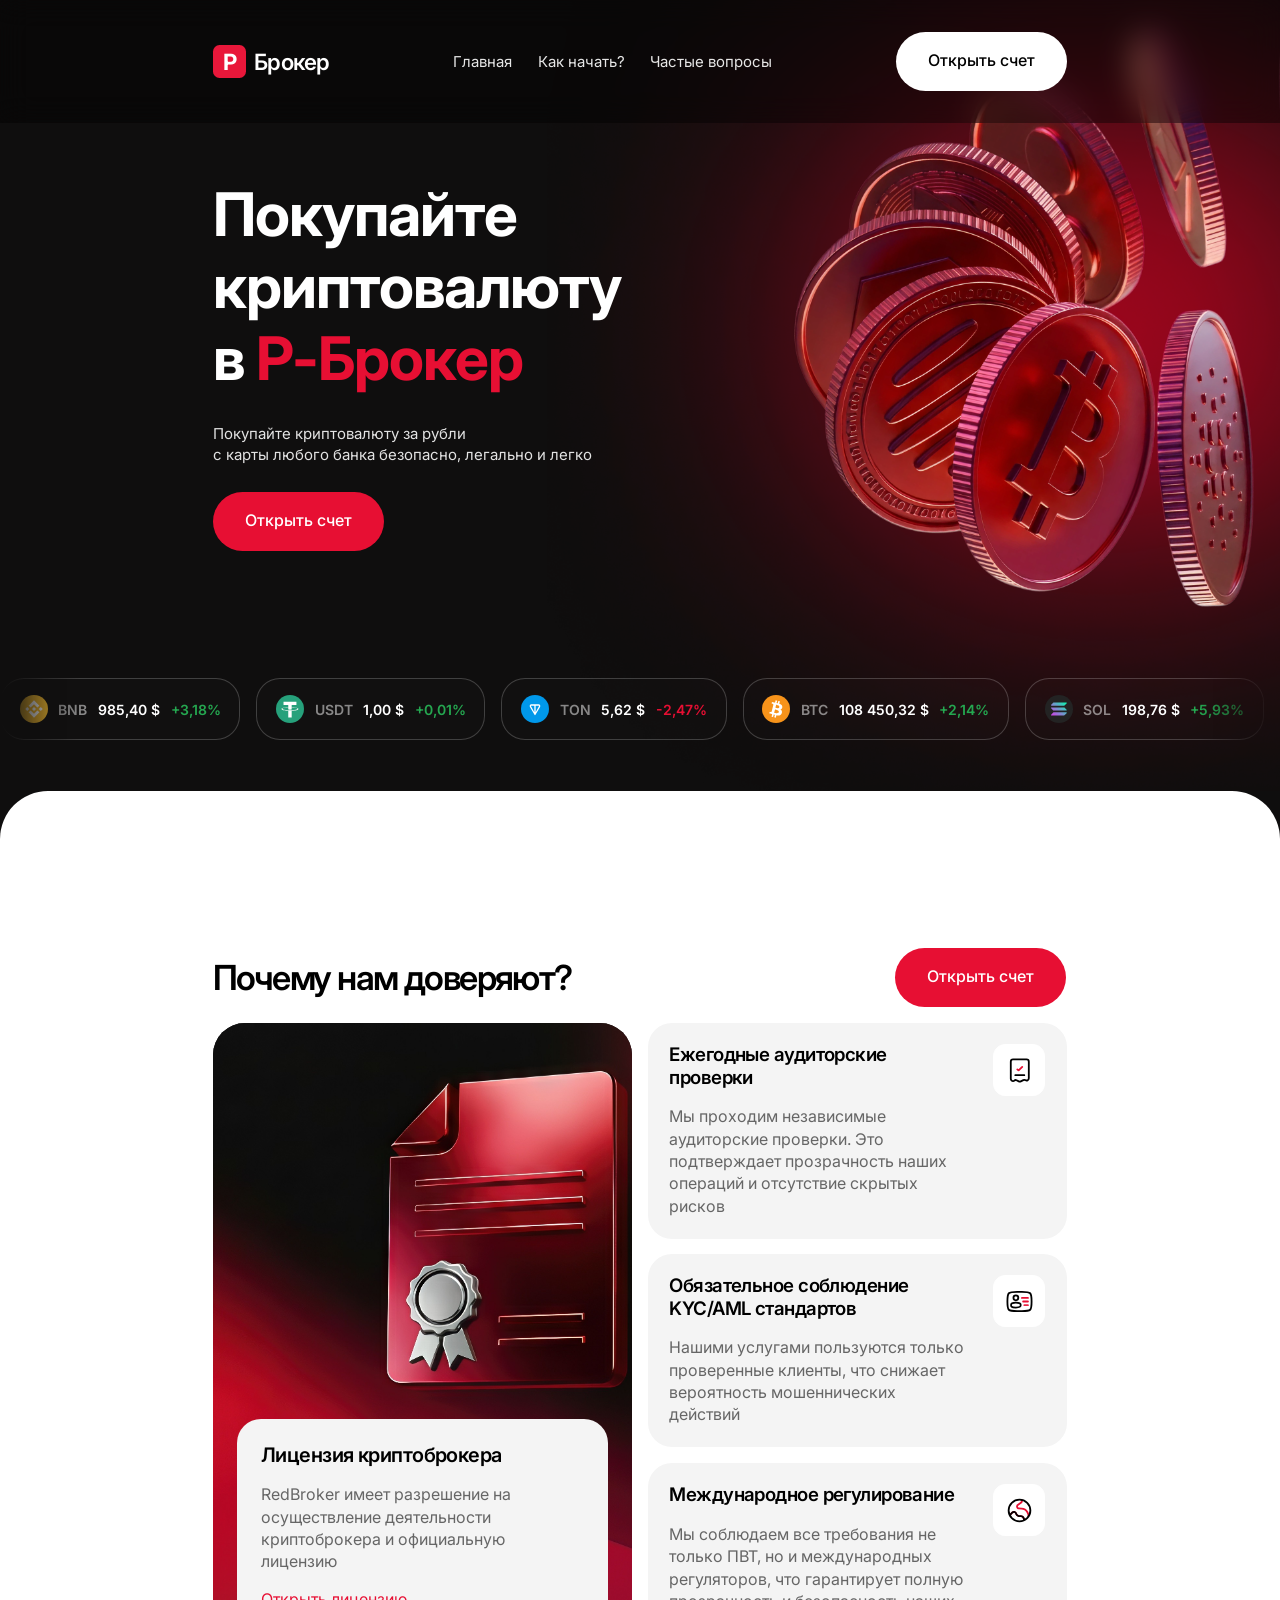
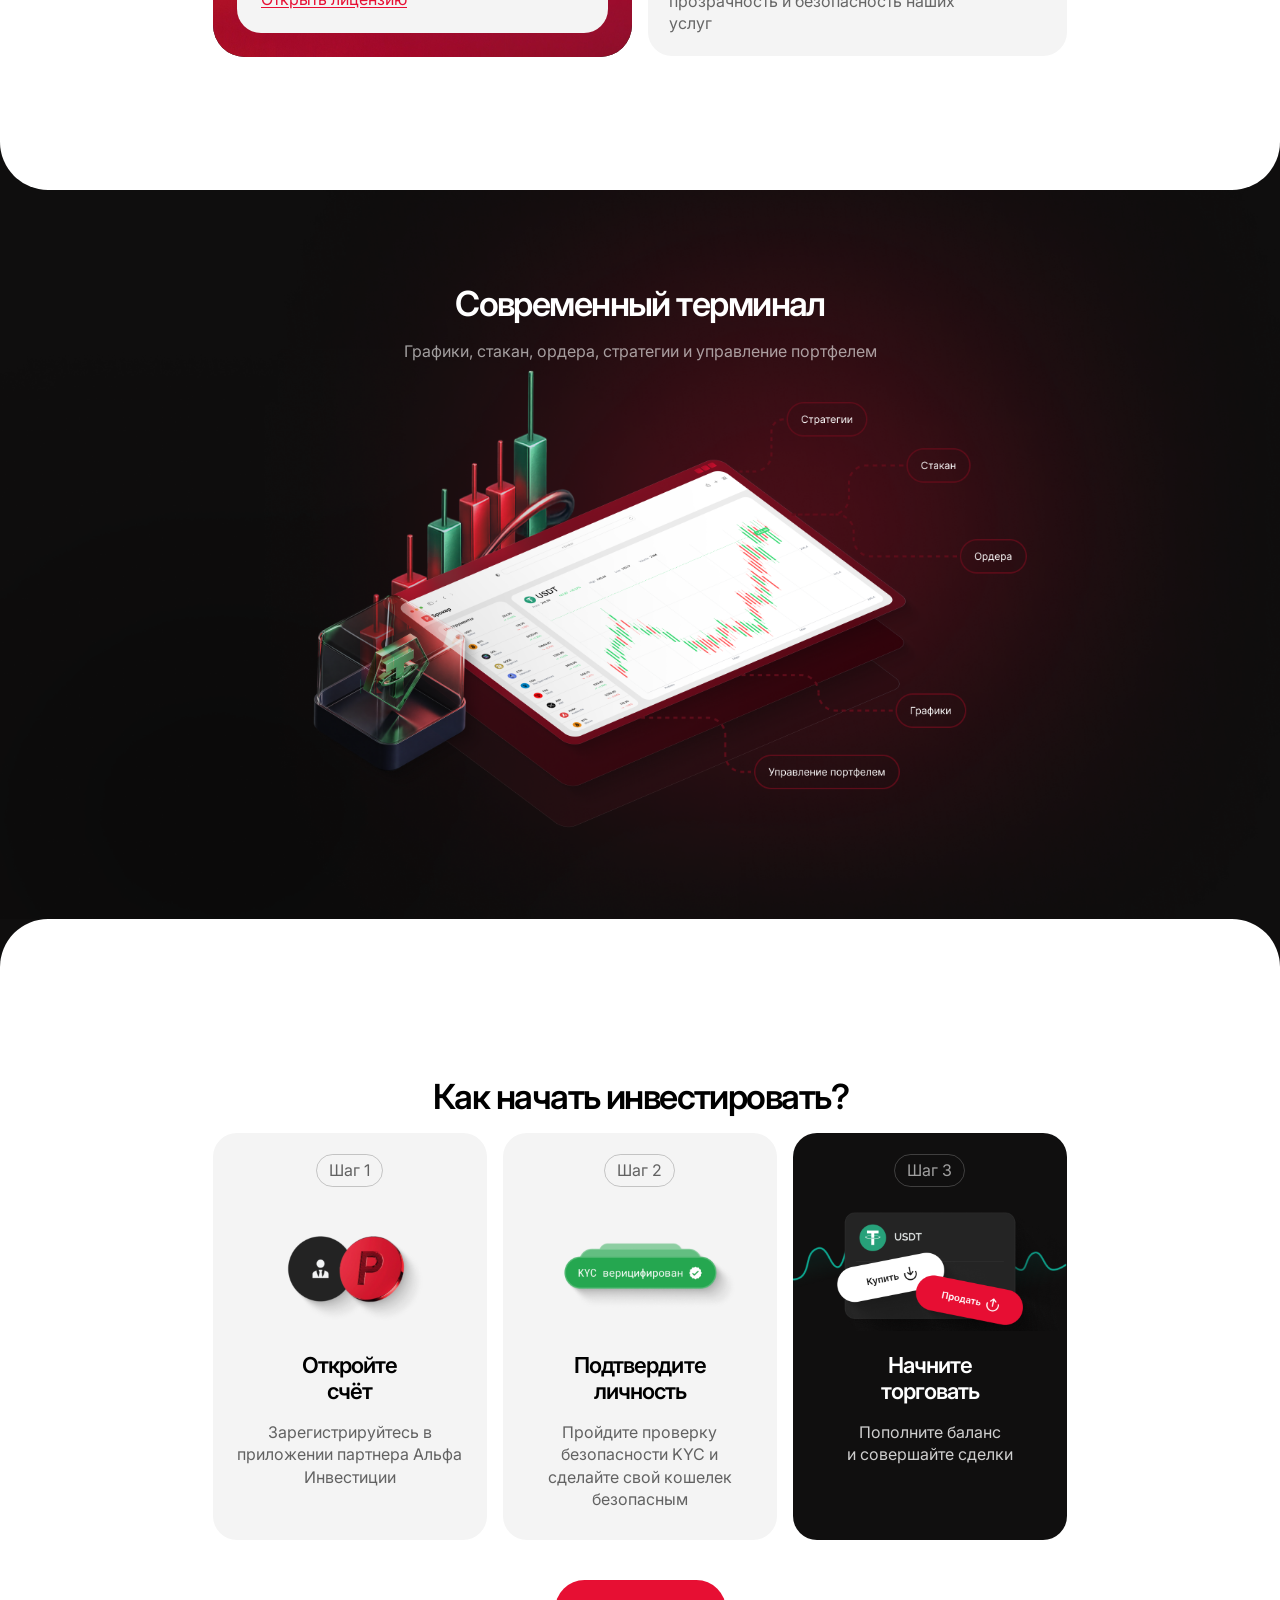
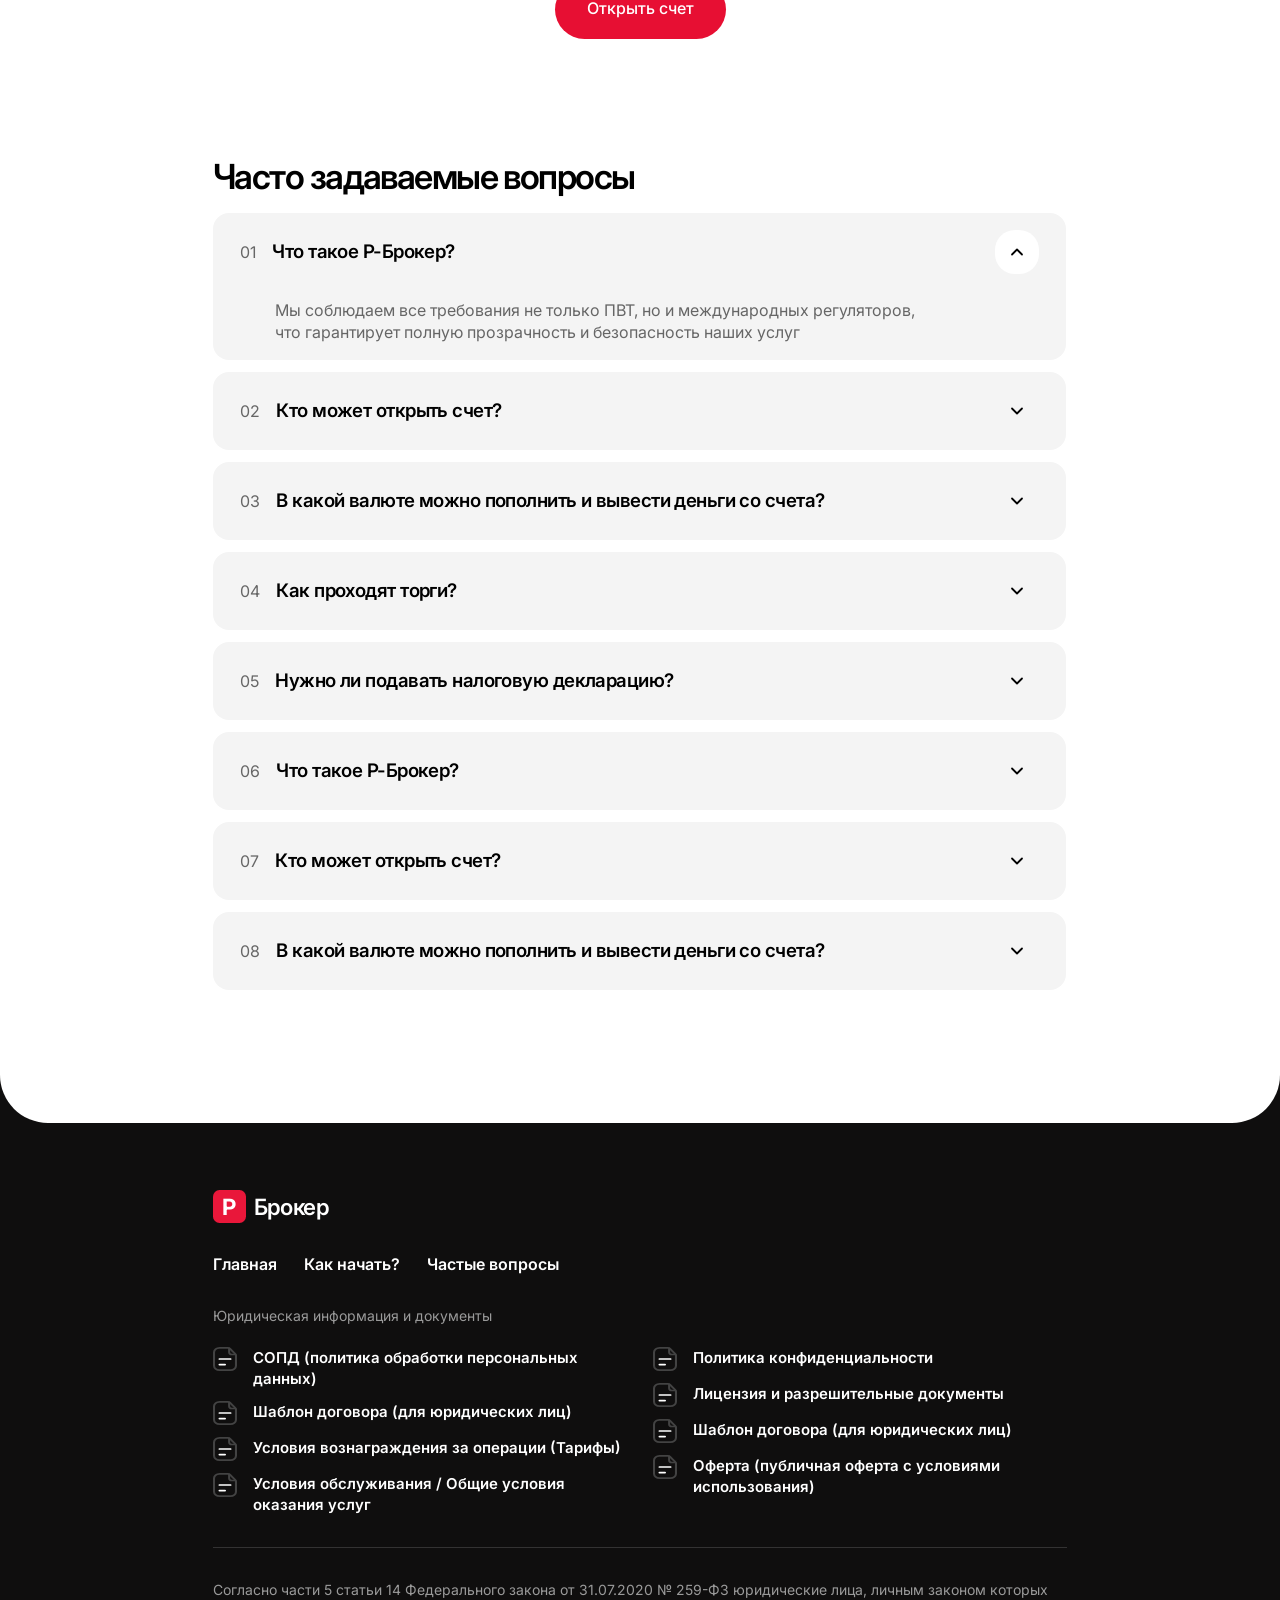
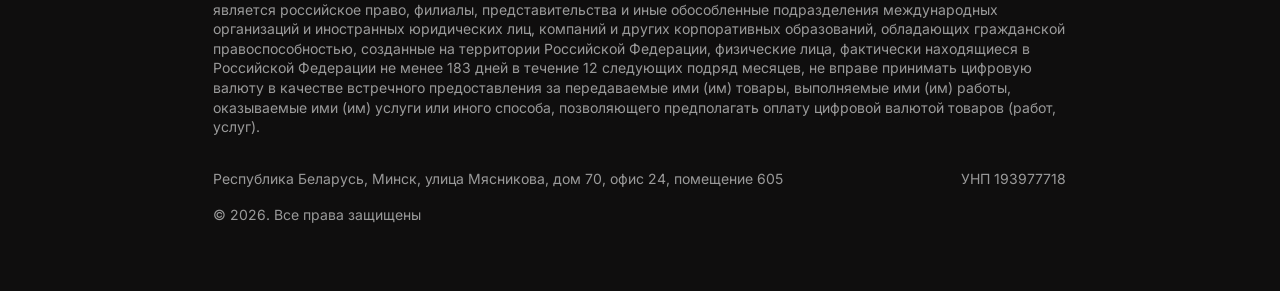
==== index.html @ 5edf79eb "Add files via upload" ====
<!DOCTYPE html>
<html lang="ru">
<head>
<meta charset="UTF-8">
<meta name="viewport" content="width=device-width, initial-scale=1.0">
<title>Р-Брокер — покупайте криптовалюту легально</title>
<meta name="description" content="Покупайте криптовалюту за рубли с карты любого банка безопасно, легально и легко.">
<script>document.documentElement.classList.add('js');</script>
<link rel="preconnect" href="https://fonts.googleapis.com">
<link rel="preconnect" href="https://fonts.gstatic.com" crossorigin>
<link href="https://fonts.googleapis.com/css2?family=Inter:wght@400;500;600;700&display=swap" rel="stylesheet">
<link rel="stylesheet" href="style.css?v=13">
</head>
<body>

<!-- ===== HERO ===== -->
<section class="hero">
  <header class="navbar">
    <div class="logo">
      <span class="logo__circle">P</span>
      <span class="logo__text">Брокер</span>
    </div>
    <nav class="nav-menu">
      <a href="#top">Главная</a>
      <a href="#steps">Как начать?</a>
      <a href="#faq">Частые вопросы</a>
    </nav>
    <a href="404.html" class="btn btn--secondary">Открыть счет</a>
  </header>

  <img src="assets/img/hero-coins.png" alt="" class="hero__coins" aria-hidden="true">

  <div class="hero__content">
    <h1 class="hero__title hero-intro">Покупайте <br>криптовалюту <br> в <span class="accent">Р-Брокер</span></h1>
    <p class="hero__subtitle hero-intro">Покупайте криптовалюту за рубли <br class="only-desktop"> с карты любого банка безопасно, легально и легко</p>
    <a href="404.html" class="btn btn--primary hero-intro">Открыть счет</a>
  </div>

  <div class="rate-strip hero-intro">
    <div class="rate-strip__track">
      <div class="rate-strip__group">
        <div class="rate-badge">
          <img src="assets/icons/coin-bnb.svg" alt="" class="rate-badge__icon">
          <span class="rate-badge__name">BNB</span>
          <span class="rate-badge__price">985,40 $</span>
          <span class="rate-badge__change rate-badge__change--up">+3,18%</span>
        </div>
        <div class="rate-badge">
          <img src="assets/icons/coin-usdt.svg" alt="" class="rate-badge__icon">
          <span class="rate-badge__name">USDT</span>
          <span class="rate-badge__price">1,00 $</span>
          <span class="rate-badge__change rate-badge__change--up">+0,01%</span>
        </div>
        <div class="rate-badge">
          <img src="assets/icons/coin-ton.svg" alt="" class="rate-badge__icon">
          <span class="rate-badge__name">TON</span>
          <span class="rate-badge__price">5,62 $</span>
          <span class="rate-badge__change rate-badge__change--down">-2,47%</span>
        </div>
        <div class="rate-badge">
          <img src="assets/icons/coin-btc.svg" alt="" class="rate-badge__icon">
          <span class="rate-badge__name">BTC</span>
          <span class="rate-badge__price">108 450,32 $</span>
          <span class="rate-badge__change rate-badge__change--up">+2,14%</span>
        </div>
        <div class="rate-badge">
          <img src="assets/icons/coin-sol.svg" alt="" class="rate-badge__icon">
          <span class="rate-badge__name">SOL</span>
          <span class="rate-badge__price">198,76 $</span>
          <span class="rate-badge__change rate-badge__change--up">+5,93%</span>
        </div>
        <div class="rate-badge">
          <img src="assets/icons/coin-doge.svg" alt="" class="rate-badge__icon">
          <span class="rate-badge__name">DOGE</span>
          <span class="rate-badge__price">0,18 $</span>
          <span class="rate-badge__change rate-badge__change--down">-1,56%</span>
        </div>
        <div class="rate-badge">
          <img src="assets/icons/coin-eth.svg" alt="" class="rate-badge__icon">
          <span class="rate-badge__name">ETH</span>
          <span class="rate-badge__price">3 924,67 $</span>
          <span class="rate-badge__change rate-badge__change--up">+4,32%</span>
        </div>
      </div>
      <div class="rate-strip__group" aria-hidden="true">
        <div class="rate-badge">
          <img src="assets/icons/coin-bnb.svg" alt="" class="rate-badge__icon">
          <span class="rate-badge__name">BNB</span>
          <span class="rate-badge__price">985,40 $</span>
          <span class="rate-badge__change rate-badge__change--up">+3,18%</span>
        </div>
        <div class="rate-badge">
          <img src="assets/icons/coin-usdt.svg" alt="" class="rate-badge__icon">
          <span class="rate-badge__name">USDT</span>
          <span class="rate-badge__price">1,00 $</span>
          <span class="rate-badge__change rate-badge__change--up">+0,01%</span>
        </div>
        <div class="rate-badge">
          <img src="assets/icons/coin-ton.svg" alt="" class="rate-badge__icon">
          <span class="rate-badge__name">TON</span>
          <span class="rate-badge__price">5,62 $</span>
          <span class="rate-badge__change rate-badge__change--down">-2,47%</span>
        </div>
        <div class="rate-badge">
          <img src="assets/icons/coin-btc.svg" alt="" class="rate-badge__icon">
          <span class="rate-badge__name">BTC</span>
          <span class="rate-badge__price">108 450,32 $</span>
          <span class="rate-badge__change rate-badge__change--up">+2,14%</span>
        </div>
        <div class="rate-badge">
          <img src="assets/icons/coin-sol.svg" alt="" class="rate-badge__icon">
          <span class="rate-badge__name">SOL</span>
          <span class="rate-badge__price">198,76 $</span>
          <span class="rate-badge__change rate-badge__change--up">+5,93%</span>
        </div>
        <div class="rate-badge">
          <img src="assets/icons/coin-doge.svg" alt="" class="rate-badge__icon">
          <span class="rate-badge__name">DOGE</span>
          <span class="rate-badge__price">0,18 $</span>
          <span class="rate-badge__change rate-badge__change--down">-1,56%</span>
        </div>
        <div class="rate-badge">
          <img src="assets/icons/coin-eth.svg" alt="" class="rate-badge__icon">
          <span class="rate-badge__name">ETH</span>
          <span class="rate-badge__price">3 924,67 $</span>
          <span class="rate-badge__change rate-badge__change--up">+4,32%</span>
        </div>
      </div>
    </div>
  </div>
</section>

<!-- ===== TRUST ===== -->
<section class="trust">
  <div class="trust__header reveal">
    <h2>Почему нам доверяют?</h2>
    <a href="404.html" class="btn btn--primary only-desktop">Открыть счет</a>
  </div>

  <div class="trust__grid">
    <div class="trust-license reveal">
      <img src="assets/img/license-card.jpg" alt="Лицензия криптоброкера Р-Брокер" class="trust-license__bg">
      <div class="trust-license__card">
        <p class="trust-license__title">Лицензия криптоброкера</p>
        <p class="trust-license__text">RedBroker имеет разрешение на осуществление деятельности криптоброкера и официальную лицензию</p>
        <a href="#license" class="trust-license__link">Открыть лицензию</a>
      </div>
    </div>

    <div class="trust-items">
      <article class="trust-item reveal">
        <div class="trust-item__content">
          <h3>Ежегодные аудиторские проверки</h3>
          <p>Мы проходим независимые аудиторские проверки. Это подтверждает прозрачность наших операций и отсутствие скрытых рисков</p>
        </div>
        <span class="trust-item__icon"><img src="assets/icons/audit.svg" alt=""></span>
      </article>

      <article class="trust-item reveal">
        <div class="trust-item__content">
          <h3>Обязательное соблюдение KYC/AML стандартов</h3>
          <p>Нашими услугами пользуются только проверенные клиенты, что снижает вероятность мошеннических действий</p>
        </div>
        <span class="trust-item__icon"><img src="assets/icons/user-id.svg" alt=""></span>
      </article>

      <article class="trust-item reveal">
        <div class="trust-item__content">
          <h3>Международное регулирование</h3>
          <p>Мы соблюдаем все требования не только ПВТ, но и международных регуляторов, что гарантирует полную прозрачность и безопасность наших услуг</p>
        </div>
        <span class="trust-item__icon"><img src="assets/icons/world.svg" alt=""></span>
      </article>
    </div>
  </div>

  <a href="404.html" class="btn btn--primary only-mobile btn--block">Открыть счет</a>
</section>

<!-- ===== TERMINAL ===== -->
<section class="terminal">
  <img src="assets/img/terminal.png" alt="Торговый терминал Р-Брокер" class="terminal__bg">
  <div class="terminal__content reveal">
    <h2>Современный терминал</h2>
    <p>Графики, стакан, ордера, стратегии и управление портфелем</p>
  </div>
</section>

<!-- ===== STEPS + FAQ (единая белая карточка со скруглением, как в макете) ===== -->
<section class="content-block">
<div class="steps" id="steps">
  <h2 class="steps__title reveal">Как начать инвестировать?</h2>

  <div class="steps__grid">
    <div class="step-card reveal">
      <span class="step-card__badge">Шаг 1</span>
      <img src="assets/img/step-1.png" alt="" class="step-card__img">
      <div class="step-card__text">
        <h3>Откройте <br>счёт</h3>
        <p>Зарегистрируйтесь в приложении партнера Альфа Инвестиции</p>
      </div>
    </div>

    <div class="step-card reveal">
      <span class="step-card__badge">Шаг 2</span>
      <img src="assets/img/step-2.png" alt="" class="step-card__img">
      <div class="step-card__text">
        <h3>Подтвердите <br>личность</h3>
        <p>Пройдите проверку безопасности KYC и сделайте свой кошелек безопасным</p>
      </div>
    </div>

    <div class="step-card step-card--dark reveal">
      <span class="step-card__badge step-card__badge--dark">Шаг 3</span>
      <img src="assets/img/step-3.png" alt="" class="step-card__img">
      <div class="step-card__text">
        <h3>Начните <br>торговать</h3>
        <p>Пополните баланс <br>и совершайте сделки</p>
      </div>
    </div>
  </div>

  <a href="404.html" class="btn btn--primary">Открыть счет</a>
</div>

<div class="faq" id="faq">
  <h2 class="reveal">Часто задаваемые вопросы</h2>

  <div class="faq__list">
    <div class="faq-item reveal is-open">
      <button type="button" class="faq-item__summary" aria-expanded="true" aria-controls="faq-panel-01">
        <span class="faq-item__num">01</span>
        <span class="faq-item__q">Что такое Р-Брокер?</span>
        <span class="faq-item__chevron"><img src="assets/icons/chevron-down.svg" alt=""></span>
      </button>
      <div class="faq-item__panel" id="faq-panel-01">
        <p class="faq-item__a">Мы соблюдаем все требования не только ПВТ, но и международных регуляторов, что гарантирует полную прозрачность и безопасность наших услуг</p>
      </div>
    </div>

    <div class="faq-item reveal">
      <button type="button" class="faq-item__summary" aria-expanded="false" aria-controls="faq-panel-02">
        <span class="faq-item__num">02</span>
        <span class="faq-item__q">Кто может открыть счет?</span>
        <span class="faq-item__chevron"><img src="assets/icons/chevron-down.svg" alt=""></span>
      </button>
      <div class="faq-item__panel" id="faq-panel-02">
        <p class="faq-item__a">Открыть счет может любой совершеннолетний гражданин, прошедший верификацию личности по требованиям KYC.</p>
      </div>
    </div>

    <div class="faq-item reveal">
      <button type="button" class="faq-item__summary" aria-expanded="false" aria-controls="faq-panel-03">
        <span class="faq-item__num">03</span>
        <span class="faq-item__q">В какой валюте можно пополнить и вывести деньги со счета?</span>
        <span class="faq-item__chevron"><img src="assets/icons/chevron-down.svg" alt=""></span>
      </button>
      <div class="faq-item__panel" id="faq-panel-03">
        <p class="faq-item__a">Пополнение и вывод доступны в рублях с карты любого банка, а также в нескольких популярных криптовалютах.</p>
      </div>
    </div>

    <div class="faq-item reveal">
      <button type="button" class="faq-item__summary" aria-expanded="false" aria-controls="faq-panel-04">
        <span class="faq-item__num">04</span>
        <span class="faq-item__q">Как проходят торги?</span>
        <span class="faq-item__chevron"><img src="assets/icons/chevron-down.svg" alt=""></span>
      </button>
      <div class="faq-item__panel" id="faq-panel-04">
        <p class="faq-item__a">Торги проходят в современном терминале в режиме реального времени: графики, стакан заявок и ордера доступны круглосуточно.</p>
      </div>
    </div>

    <div class="faq-item reveal">
      <button type="button" class="faq-item__summary" aria-expanded="false" aria-controls="faq-panel-05">
        <span class="faq-item__num">05</span>
        <span class="faq-item__q">Нужно ли подавать налоговую декларацию?</span>
        <span class="faq-item__chevron"><img src="assets/icons/chevron-down.svg" alt=""></span>
      </button>
      <div class="faq-item__panel" id="faq-panel-05">
        <p class="faq-item__a">Обязанность декларирования зависит от вашей налоговой юрисдикции — рекомендуем свериться с действующим законодательством.</p>
      </div>
    </div>

    <div class="faq-item reveal">
      <button type="button" class="faq-item__summary" aria-expanded="false" aria-controls="faq-panel-06">
        <span class="faq-item__num">06</span>
        <span class="faq-item__q">Что такое P-Брокер?</span>
        <span class="faq-item__chevron"><img src="assets/icons/chevron-down.svg" alt=""></span>
      </button>
      <div class="faq-item__panel" id="faq-panel-06">
        <p class="faq-item__a">Р-Брокер — лицензированный криптоброкер, позволяющий легально покупать и продавать криптовалюту.</p>
      </div>
    </div>

    <div class="faq-item reveal">
      <button type="button" class="faq-item__summary" aria-expanded="false" aria-controls="faq-panel-07">
        <span class="faq-item__num">07</span>
        <span class="faq-item__q">Кто может открыть счет?</span>
        <span class="faq-item__chevron"><img src="assets/icons/chevron-down.svg" alt=""></span>
      </button>
      <div class="faq-item__panel" id="faq-panel-07">
        <p class="faq-item__a">Открыть счет может любой совершеннолетний гражданин, прошедший верификацию личности по требованиям KYC.</p>
      </div>
    </div>

    <div class="faq-item reveal">
      <button type="button" class="faq-item__summary" aria-expanded="false" aria-controls="faq-panel-08">
        <span class="faq-item__num">08</span>
        <span class="faq-item__q">В какой валюте можно пополнить и вывести деньги со счета?</span>
        <span class="faq-item__chevron"><img src="assets/icons/chevron-down.svg" alt=""></span>
      </button>
      <div class="faq-item__panel" id="faq-panel-08">
        <p class="faq-item__a">Пополнение и вывод доступны в рублях с карты любого банка, а также в нескольких популярных криптовалютах.</p>
      </div>
    </div>
  </div>
</div>
</section>

<!-- ===== FOOTER ===== -->
<footer class="footer">
  <div class="logo logo--footer reveal">
    <span class="logo__circle">Р</span>
    <span class="logo__text">Брокер</span>
  </div>

  <nav class="footer__menu reveal">
    <a href="#top">Главная</a>
    <a href="#steps">Как начать?</a>
    <a href="#faq">Частые вопросы</a>
  </nav>

  <div class="footer__info reveal">
    <p class="footer__info-title">Юридическая информация и документы</p>
    <div class="footer__docs">
      <div class="footer__docs-col">
        <a href="#" class="footer__doc"><img src="assets/icons/document.svg" alt="">СОПД (политика обработки персональных данных)</a>
        <a href="#" class="footer__doc"><img src="assets/icons/document.svg" alt="">Шаблон договора (для юридических лиц)</a>
        <a href="#" class="footer__doc"><img src="assets/icons/document.svg" alt="">Условия вознаграждения за операции (Тарифы)</a>
        <a href="#" class="footer__doc"><img src="assets/icons/document.svg" alt="">Условия обслуживания / Общие условия оказания услуг</a>
      </div>
      <div class="footer__docs-col">
        <a href="#" class="footer__doc"><img src="assets/icons/document.svg" alt="">Политика конфиденциальности</a>
        <a href="#" class="footer__doc"><img src="assets/icons/document.svg" alt="">Лицензия и разрешительные документы</a>
        <a href="#" class="footer__doc"><img src="assets/icons/document.svg" alt="">Шаблон договора (для юридических лиц)</a>
        <a href="#" class="footer__doc"><img src="assets/icons/document.svg" alt="">Оферта (публичная оферта с условиями использования)</a>
      </div>
    </div>
  </div>

  <hr class="footer__divider">

  <p class="footer__legal reveal">Согласно части 5 статьи 14 Федерального закона от 31.07.2020 № 259-ФЗ юридические лица, личным законом которых является российское право, филиалы, представительства и иные обособленные подразделения международных организаций и иностранных юридических лиц, компаний и других корпоративных образований, обладающих гражданской правоспособностью, созданные на территории Российской Федерации, физические лица, фактически находящиеся в Российской Федерации не менее 183 дней в течение 12 следующих подряд месяцев, не вправе принимать цифровую валюту в качестве встречного предоставления за передаваемые ими (им) товары, выполняемые ими (им) работы, оказываемые ими (им) услуги или иного способа, позволяющего предполагать оплату цифровой валютой товаров (работ, услуг).</p>

  <div class="footer__contact reveal">
    <p>Республика Беларусь, Минск, улица Мясникова, дом 70, офис 24, помещение 605</p>
    <p>УНП 193977718</p>
    <p>© 2026. Все права защищены</p>
  </div>
</footer>

<!-- ===== MODAL: открыть счёт ===== -->
<div class="modal-overlay" id="account-modal" hidden>
  <div class="modal" role="dialog" aria-modal="true" aria-labelledby="modal-title">
    <button type="button" class="modal__close" data-modal-close aria-label="Закрыть">
      <svg width="20" height="20" viewBox="0 0 20 20" fill="none" xmlns="http://www.w3.org/2000/svg" aria-hidden="true">
        <path d="M15 5L5 15M5 5L15 15" stroke="currentColor" stroke-width="1.8" stroke-linecap="round"/>
      </svg>
    </button>

    <form class="modal__form" id="account-form" novalidate>
      <p class="modal__eyebrow">Открыть счёт</p>
      <h3 id="modal-title">Оставьте контакты</h3>
      <p class="modal__text">Наш специалист свяжется с вами и поможет открыть счёт в Р-Брокер</p>

      <label class="modal__field">
        <span class="modal__label">Имя</span>
        <input type="text" name="name" autocomplete="name" placeholder="Как к вам обращаться" required>
        <span class="modal__error">Введите имя</span>
      </label>

      <label class="modal__field">
        <span class="modal__label">Телефон</span>
        <input type="tel" name="phone" autocomplete="tel" placeholder="+375 (__) ___-__-__" required>
        <span class="modal__error">Введите корректный номер телефона</span>
      </label>

      <label class="modal__consent">
        <input type="checkbox" name="consent" required>
        <span>Согласен(-на) на обработку персональных данных</span>
      </label>

      <button type="submit" class="btn btn--primary btn--block">Отправить заявку</button>
    </form>

    <div class="modal__success" hidden>
      <span class="modal__success-icon" aria-hidden="true">
        <svg width="28" height="28" viewBox="0 0 28 28" fill="none" xmlns="http://www.w3.org/2000/svg">
          <path d="M6 14.5L11.5 20L22 8" stroke="currentColor" stroke-width="2.4" stroke-linecap="round" stroke-linejoin="round"/>
        </svg>
      </span>
      <h3>Заявка отправлена</h3>
      <p class="modal__text">Спасибо! Наш специалист свяжется с вами в ближайшее время и поможет открыть счёт.</p>
      <button type="button" class="btn btn--primary btn--block" data-modal-close>Понятно</button>
    </div>
  </div>
</div>

<script src="script.js?v=9" defer></script>
</body>
</html>
---- style.css ----
/* ===================================================================
   Р-Брокер — вёрстка по фрейму Figma
   =================================================================== */

:root {
  --primary: #E70F33;
  --bg-dark: #0F0E0E;
  --bg-dark-2: #100F0F;
  --surface: #F4F4F4;
  --text-secondary-light: #666666;
  --tertiary: #9A9A9A;
  --green: #25A750;

  /* 320px — отступ по макету на референсной ширине 1920px (320/1920 = 16.667vw).
     Раньше тут было 6vw, которое физически не могло дотянуться до 320px
     ни на одном реальном экране — из-за этого все секции были уже, чем в макете. */
  --side-pad: clamp(16px, 16.667vw, 320px);
  --radius-white: clamp(32px, 3.75vw, 72px);
  --max-width: 1920px;
  --navbar-h: clamp(72px, 6.25vw, 120px);
  --hero-gap-top: clamp(40px, 7.76vw, 149px);

  font-family: "Inter", -apple-system, BlinkMacSystemFont, "Segoe UI", sans-serif;
}

* { box-sizing: border-box; }
html { scroll-behavior: smooth; }

body {
  margin: 0;
  /* Тёмный, а не белый: все секции full-bleed, поэтому именно фон body
     виден в вырезах скруглённых углов белых карточек (.trust, .content-block) */
  background: var(--bg-dark);
  color: #000;
  font-family: "Inter", -apple-system, BlinkMacSystemFont, "Segoe UI", sans-serif;
  -webkit-font-smoothing: antialiased;
}

img { max-width: 100%; display: block; }

h1, h2, h3, p { margin: 0; }

a { color: inherit; text-decoration: none; }

.only-mobile { display: none !important; }

/* ---------- Buttons ---------- */
.btn {
  display: inline-flex;
  align-items: center;
  justify-content: center;
  padding: clamp(14px, 1.6vw, 24px) clamp(22px, 2.6vw, 32px);
  border-radius: 99px;
  font-family: inherit;
  font-weight: 500;
  font-size: clamp(16px, 1.2vw, 20px);
  line-height: 1.1;
  white-space: nowrap;
  border: none;
  cursor: pointer;
  transition: opacity .15s ease, transform .15s ease;
}
.btn:hover { opacity: .88; }
.btn:active { transform: scale(0.98); }

.btn--primary { background: var(--primary); color: #fff; }
.btn--secondary { background: #fff; color: #000; }
.btn--block { width: 100%; }

/* ---------- Navbar ---------- */
.navbar {
  position: fixed;
  top: 0; left: 0; right: 0;
  z-index: 50;
  display: flex;
  align-items: center;
  justify-content: space-between;
  gap: 24px;
  padding: clamp(16px, 2.5vw, 35px) var(--side-pad);
  min-height: var(--navbar-h);
  /* Цвет из макета (rgba(0,0,0,0.15)) читался плохо поверх белых секций,
     раз шапка теперь прилипает при скролле — подняли непрозрачность до 0.4 */
  background: rgba(0, 0, 0, 0.4);
  backdrop-filter: blur(15px);
  -webkit-backdrop-filter: blur(15px);
}

.logo { display: flex; align-items: center; gap: 8px; }
.logo__circle {
  display: flex;
  align-items: center;
  justify-content: center;
  width: clamp(28px, 2.55vw, 49px);
  height: clamp(28px, 2.55vw, 49px);
  border-radius: 20%;
  background: #E9173A;
  color: #fff;
  font-weight: 700;
  font-size: clamp(18px, 1.75vw, 33.7px);
  flex-shrink: 0;
}
.logo__text {
  color: #fff;
  font-weight: 600;
  font-size: clamp(18px, 1.75vw, 33.7px);
  letter-spacing: -0.6px;
  white-space: nowrap;
}

.nav-menu {
  display: flex;
  align-items: center;
  gap: clamp(20px, 2vw, 40px);
  font-size: clamp(15px, 1vw, 20px);
  color: #fff;
}
.nav-menu a { opacity: .9; }
.nav-menu a:hover { opacity: 1; }

/* ---------- Hero ---------- */
.hero {
  position: relative;
  overflow: hidden;
  background: var(--bg-dark);
  padding-top: calc(var(--navbar-h) + var(--hero-gap-top));
  padding-bottom: clamp(48px, 4vw, 60px);
  display: flex;
  flex-direction: column;
  align-items: flex-start;
  justify-content: space-between;
  gap: clamp(60px, 10vw, 140px);
  min-height: clamp(560px, 56vw, 1080px);
}

.hero__coins {
  position: absolute;
  top: 0;
  right: 0;
  z-index: 1;
  width: clamp(260px, 57.3vw, 1100px);
  height: auto;
  pointer-events: none;
  user-select: none;
}

.hero__content {
  position: relative;
  z-index: 2;
  width: 100%;
  max-width: calc(881px + var(--side-pad));
  margin: 0;
  padding: 0 0 0 var(--side-pad);
  display: flex;
  flex-direction: column;
  align-items: flex-start;
  gap: clamp(24px, 2.1vw, 40px);
  text-align: left;
}

.hero__title {
  width: 100%;
  color: #fff;
  font-weight: 700;
  font-size: clamp(34px, 4.7vw, 90px);
  line-height: 1.2;
  letter-spacing: -1px;
}
.hero__title .accent { color: var(--primary); }

.hero__subtitle {
  width: 100%;
  color: #e3e3e3;
  font-weight: 400;
  font-size: clamp(15px, 1.04vw, 20px);
  line-height: 1.4;
}

/* ---------- Rate strip (бесконечная лента курсов) ---------- */
.rate-strip {
  position: relative;
  z-index: 2;
  width: 100%;
  overflow: hidden;
  -webkit-mask-image: linear-gradient(to right, transparent 0, #000 min(80px, 8vw), #000 calc(100% - min(80px, 8vw)), transparent 100%);
  mask-image: linear-gradient(to right, transparent 0, #000 min(80px, 8vw), #000 calc(100% - min(80px, 8vw)), transparent 100%);
}

.rate-strip__track {
  display: flex;
  align-items: center;
  width: max-content;
  animation: rate-strip-scroll 32s linear infinite;
}
.rate-strip:hover .rate-strip__track { animation-play-state: paused; }

.rate-strip__group {
  display: flex;
  align-items: center;
  gap: clamp(12px, 1.25vw, 24px);
  padding-right: clamp(12px, 1.25vw, 24px);
  flex-shrink: 0;
}

@keyframes rate-strip-scroll {
  from { transform: translateX(0); }
  to { transform: translateX(-50%); }
}

@media (prefers-reduced-motion: reduce) {
  .rate-strip__track { animation: none; }
}

.rate-badge {
  display: flex;
  align-items: center;
  gap: clamp(8px, 0.83vw, 16px);
  padding: clamp(14px, 1.25vw, 24px) clamp(16px, 1.46vw, 28px);
  border-radius: 24px;
  border: 1px solid rgba(255, 255, 255, 0.2);
  background: rgba(255, 255, 255, 0.01);
  backdrop-filter: blur(15px);
  -webkit-backdrop-filter: blur(15px);
  flex-shrink: 0;
}
.rate-badge__icon { width: clamp(28px, 2.08vw, 40px); height: clamp(28px, 2.08vw, 40px); }
.rate-badge__name {
  color: #fff;
  opacity: .5;
  font-weight: 600;
  font-size: clamp(14px, 0.94vw, 18px);
}
.rate-badge__price {
  color: #fff;
  font-weight: 600;
  font-size: clamp(14px, 0.94vw, 18px);
  white-space: nowrap;
}
.rate-badge__change {
  font-weight: 600;
  font-size: clamp(14px, 0.94vw, 18px);
  white-space: nowrap;
}
.rate-badge__change--up { color: var(--green); }
.rate-badge__change--down { color: var(--primary); }

/* ---------- Trust ---------- */
.trust {
  background: #fff;
  border-radius: var(--radius-white);
  overflow: hidden;
  padding: clamp(48px, 10.4vw, 200px) var(--side-pad);
  display: flex;
  flex-direction: column;
  gap: clamp(32px, 3.1vw, 60px);
}

.trust__header {
  display: flex;
  align-items: center;
  justify-content: space-between;
  gap: 24px;
}
.trust__header h2 {
  font-weight: 600;
  font-size: clamp(28px, 2.7vw, 52px);
  letter-spacing: -1.56px;
  line-height: 1.2;
}

.trust__grid {
  display: grid;
  grid-template-columns: 1fr 1fr;
  gap: clamp(16px, 1.25vw, 24px);
  align-items: stretch;
}

.trust-license {
  position: relative;
  border-radius: 32px;
  overflow: hidden;
  background: var(--bg-dark-2);
  min-height: 420px;
  display: flex;
  align-items: flex-end;
  padding: 24px;
}
.trust-license__bg {
  position: absolute;
  inset: 0;
  width: 100%;
  height: 100%;
  object-fit: cover;
}
.trust-license__card {
  position: relative;
  z-index: 1;
  width: 100%;
  background: var(--surface);
  border-radius: 24px;
  padding: 24px;
  display: flex;
  flex-direction: column;
  gap: 16px;
}
.trust-license__title {
  font-weight: 600;
  font-size: clamp(20px, 1.46vw, 28px);
  letter-spacing: -0.56px;
  line-height: 1.2;
}
.trust-license__text {
  font-weight: 400;
  font-size: 16px;
  line-height: 1.4;
  color: var(--text-secondary-light);
}
.trust-license__link {
  font-weight: 400;
  font-size: 16px;
  color: var(--primary);
  text-decoration: underline;
  text-underline-offset: 2px;
}

.trust-items {
  display: flex;
  flex-direction: column;
  justify-content: center;
  gap: clamp(16px, 1.25vw, 24px);
}

.trust-item {
  display: flex;
  align-items: flex-start;
  justify-content: space-between;
  gap: clamp(20px, 2.1vw, 40px);
  background: var(--surface);
  border-radius: 24px;
  padding: clamp(20px, 1.67vw, 32px);
}
.trust-item__content { display: flex; flex-direction: column; gap: 16px; flex: 1; min-width: 0; }
.trust-item h3 {
  font-weight: 600;
  font-size: clamp(18px, 1.46vw, 28px);
  letter-spacing: -0.56px;
  line-height: 1.2;
}
.trust-item p {
  font-weight: 400;
  font-size: 16px;
  line-height: 1.4;
  color: var(--text-secondary-light);
}
.trust-item__icon {
  flex-shrink: 0;
  width: clamp(52px, 3.65vw, 70px);
  height: clamp(52px, 3.65vw, 70px);
  border-radius: 12px;
  background: #fff;
  border: 1px solid #fff;
  display: flex;
  align-items: center;
  justify-content: center;
}
.trust-item__icon img { width: 57%; height: 57%; }

/* ---------- Terminal ---------- */
.terminal {
  position: relative;
  overflow: hidden;
  background: var(--bg-dark);
  min-height: clamp(320px, 57vw, 1094px);
  display: flex;
  align-items: flex-start;
  justify-content: center;
  padding-top: clamp(60px, 7.3vw, 140px);
}
.terminal__bg {
  position: absolute;
  inset: 0;
  width: 100%;
  height: 100%;
  object-fit: cover;
}
.terminal__content {
  position: relative;
  z-index: 1;
  text-align: center;
  width: 100%;
  padding: 0 var(--side-pad);
  display: flex;
  flex-direction: column;
  gap: 16px;
}
.terminal__content h2 {
  color: #fff;
  font-weight: 600;
  font-size: clamp(28px, 2.7vw, 52px);
  letter-spacing: -1.56px;
  line-height: 1.2;
}
.terminal__content p {
  color: rgba(255, 255, 255, 0.6);
  font-weight: 400;
  font-size: 16px;
  line-height: 1.4;
}

/* ---------- Steps ---------- */
/* Общая белая карточка со скруглением всех углов — содержит .steps и .faq */
.content-block {
  background: #fff;
  border-radius: var(--radius-white);
  overflow: hidden;
  padding: clamp(48px, 10.4vw, 200px) var(--side-pad);
  display: flex;
  flex-direction: column;
  gap: clamp(60px, 7.3vw, 140px);
}

.steps {
  display: flex;
  flex-direction: column;
  align-items: center;
  gap: clamp(32px, 3.1vw, 60px);
  text-align: center;
}
.steps__title {
  font-weight: 600;
  font-size: clamp(28px, 2.7vw, 52px);
  letter-spacing: -1.56px;
  line-height: 1.2;
  max-width: 900px;
}

.steps__grid {
  width: 100%;
  display: grid;
  grid-template-columns: repeat(3, 1fr);
  gap: clamp(16px, 1.25vw, 24px);
}

.step-card {
  background: var(--surface);
  border-radius: 24px;
  overflow: hidden;
  display: flex;
  flex-direction: column;
  align-items: center;
  gap: clamp(20px, 1.67vw, 32px);
  padding: clamp(20px, 1.67vw, 32px) 0 clamp(28px, 2.3vw, 44px);
}
.step-card--dark { background: var(--bg-dark-2); }

.step-card__badge {
  display: inline-flex;
  align-items: center;
  justify-content: center;
  padding: 4px 12px;
  border-radius: 999px;
  border: 1px solid rgba(0, 0, 0, 0.2);
  font-size: 16px;
  line-height: 1.4;
  color: rgba(0, 0, 0, 0.6);
}
.step-card__badge--dark {
  border-color: rgba(255, 255, 255, 0.2);
  color: rgba(255, 255, 255, 0.6);
}

.step-card__img {
  width: calc(100% - 0px);
  aspect-ratio: 411 / 184;
  object-fit: cover;
}

.step-card__text {
  display: flex;
  flex-direction: column;
  gap: 16px;
  padding: 0 clamp(16px, 1.67vw, 32px);
}
.step-card__text h3 {
  font-weight: 600;
  font-size: clamp(22px, 1.67vw, 32px);
  letter-spacing: -0.96px;
  line-height: 1.2;
}
.step-card__text p {
  font-weight: 400;
  font-size: 16px;
  line-height: 1.4;
  color: rgba(0, 0, 0, 0.6);
}
.step-card--dark h3 { color: #fff; }
.step-card--dark p { color: rgba(255, 255, 255, 0.8); }

/* ---------- FAQ ---------- */
.faq {
  display: flex;
  flex-direction: column;
  gap: clamp(32px, 3.1vw, 60px);
}
.faq h2 {
  font-weight: 600;
  font-size: clamp(28px, 2.7vw, 52px);
  letter-spacing: -1.56px;
  line-height: 1.2;
}

.faq__list { display: flex; flex-direction: column; gap: 12px; }

.faq-item {
  background: var(--surface);
  border-radius: 16px;
  padding: clamp(16px, 1.25vw, 24px) clamp(20px, 1.67vw, 32px);
}
.faq-item__summary {
  width: 100%;
  border: none;
  background: none;
  margin: 0;
  font: inherit;
  color: inherit;
  text-align: left;
  list-style: none;
  cursor: pointer;
  display: flex;
  align-items: center;
  gap: clamp(14px, 1.25vw, 24px);
}

.faq-item__num {
  flex-shrink: 0;
  font-size: 16px;
  color: var(--text-secondary-light);
}
.faq-item__q {
  flex: 1;
  font-weight: 600;
  font-size: clamp(18px, 1.46vw, 28px);
  letter-spacing: -0.56px;
  line-height: 1.2;
}
.faq-item__chevron {
  flex-shrink: 0;
  width: clamp(44px, 2.9vw, 56px);
  height: clamp(44px, 2.9vw, 56px);
  border-radius: 20px;
  display: flex;
  align-items: center;
  justify-content: center;
  transition: transform .2s ease, background .2s ease;
}
.faq-item__chevron img { width: clamp(20px, 1.46vw, 28px); height: clamp(20px, 1.46vw, 28px); }
.faq-item.is-open .faq-item__chevron { background: #fff; transform: rotate(180deg); }

/* Видимость ответа полностью на совести script.js (никакого нативного
   [open]-скрытия тут нет — аккордеон на обычных div/button) */
.faq-item__panel {
  height: 0;
  overflow: hidden;
  transition: height .3s ease;
}

.faq-item__a {
  margin-top: 24px;
  padding-left: calc(25px + clamp(14px, 1.25vw, 24px));
  padding-right: clamp(0px, 10vw, 200px);
  font-weight: 400;
  font-size: 16px;
  line-height: 1.4;
  color: var(--text-secondary-light);
}

@media (prefers-reduced-motion: reduce) {
  .faq-item__panel { transition: none; }
}

/* ---------- Footer ---------- */
.footer {
  background: var(--bg-dark);
  padding: clamp(48px, 5.2vw, 100px) var(--side-pad);
  display: flex;
  flex-direction: column;
  gap: clamp(28px, 2.5vw, 48px);
}

.logo--footer .logo__circle { background: #E9173A; }

.footer__menu {
  display: flex;
  flex-wrap: wrap;
  gap: clamp(20px, 2.1vw, 40px);
  color: #fff;
  font-weight: 600;
  font-size: clamp(16px, 0.94vw, 18px);
}

.footer__info { display: flex; flex-direction: column; gap: clamp(20px, 1.67vw, 32px); }
.footer__info-title {
  color: var(--tertiary);
  font-size: 14px;
  line-height: 1.4;
}
.footer__docs {
  display: grid;
  grid-template-columns: 1fr 1fr;
  gap: clamp(20px, 2.1vw, 40px);
}
.footer__docs-col { display: flex; flex-direction: column; gap: clamp(12px, 0.83vw, 16px); }
.footer__doc {
  display: flex;
  align-items: flex-start;
  gap: 16px;
  color: #fff;
  font-weight: 600;
  font-size: clamp(15px, 0.94vw, 18px);
  line-height: 1.4;
}
.footer__doc img { width: 24px; height: 24px; flex-shrink: 0; }
.footer__doc:hover { opacity: .85; }

.footer__divider {
  border: none;
  border-top: 1px solid rgba(255, 255, 255, 0.15);
  margin: 0;
}

.footer__legal {
  color: var(--tertiary);
  font-size: 14px;
  line-height: 1.4;
}

.footer__contact {
  display: flex;
  align-items: flex-start;
  justify-content: space-between;
  gap: 16px;
  color: var(--tertiary);
  font-size: 14px;
  line-height: 1.4;
  flex-wrap: wrap;
}

/* =====================================================================
   MOBILE (<= 860px) — по мобильному фрейму из Figma (360px)
   ===================================================================== */
@media (max-width: 640px) {
  :root { --side-pad: 16px; --radius-white: 24px; }

  .only-desktop { display: none !important; }
  .only-mobile { display: inline-flex !important; }

  .navbar { padding: 15px var(--side-pad); min-height: 80px; }
  .nav-menu { display: none; }
  .btn--secondary { padding: 14px 24px; font-size: 16px; }

  .hero {
    padding-top: 90px;
    padding-bottom: 32px;
    gap: 40px;
    min-height: auto;
    text-align: center;
  }
  .hero__coins {
    position: static;
    width: 100%;
    max-width: 359px;
    height: 220px;
    object-fit: cover;
    border-radius: 0;
    margin: 0 auto;
  }
  .hero__content {
    align-items: flex-start;
    text-align: left;
    gap: 24px;
    max-width: 328px;
  }
  .hero__title { font-size: 34px; }
  .hero__subtitle { font-size: 15px; }
  .hero .btn--primary { width: 100%; }

  .rate-strip__group { gap: 10px; padding-right: 10px; }
  .rate-strip__track { animation-duration: 22s; }
  .rate-badge { padding: 10px 14px; gap: 8px; border-radius: 16px; }
  .rate-badge__icon { width: 24px; height: 24px; }
  .rate-badge__name, .rate-badge__price, .rate-badge__change { font-size: 13px; }

  .trust { padding: 40px var(--side-pad); gap: 24px; }
  .trust__header { flex-direction: column; align-items: flex-start; gap: 16px; }
  .trust__header h2 { font-size: 30px; letter-spacing: -0.9px; }
  .trust__grid { grid-template-columns: 1fr; }
  .trust-license { min-height: 360px; }
  .trust-item { flex-direction: row; }

  .btn--block.only-mobile { display: flex; }

  .terminal { padding-top: 48px; min-height: 420px; }
  .terminal__content h2 { font-size: 30px; }

  .content-block { padding: 40px var(--side-pad); gap: 48px; }

  .steps { gap: 24px; }
  .steps__title { font-size: 30px; }
  .steps__grid { grid-template-columns: 1fr; }

  .faq { gap: 24px; }
  .faq h2 { font-size: 30px; }
  .faq-item__q { font-size: 20px; }
  .faq-item__a { padding-right: 0; }

  .footer { padding: 40px var(--side-pad); gap: 28px; }
  .footer__docs { grid-template-columns: 1fr; gap: 24px; }
  .footer__contact { flex-direction: column; gap: 8px; }
}

/* =====================================================================
   АНИМАЦИИ ПОЯВЛЕНИЯ ПРИ СКРОЛЛЕ
   До загрузки script.js элементы всегда видны (html без класса .js) —
   анимация это прогрессивное улучшение, а не обязательное условие показа.
   ===================================================================== */
html.js .reveal,
html.js .hero-intro {
  --reveal-delay: 0s;
  opacity: 0;
  transform: translateY(36px);
  transition: opacity .7s cubic-bezier(.16, .8, .24, 1), transform .7s cubic-bezier(.16, .8, .24, 1);
  transition-delay: var(--reveal-delay);
  will-change: opacity, transform;
}

html.js .reveal.is-visible,
html.js .hero-intro.is-visible {
  opacity: 1;
  transform: none;
}

/* Лёгкий сдвиг для широких рядов, чтобы не выглядело как "выпрыгивание" */
html.js .trust__header.reveal,
html.js .steps__title.reveal,
html.js .faq > h2.reveal {
  transform: translateY(24px);
}

@media (prefers-reduced-motion: reduce) {
  html.js .reveal,
  html.js .hero-intro {
    opacity: 1 !important;
    transform: none !important;
    transition: none !important;
  }
}

/* =====================================================================
   МОДАЛКА «Открыть счёт»
   ===================================================================== */
.modal-overlay {
  position: fixed;
  inset: 0;
  z-index: 100;
  display: flex;
  align-items: center;
  justify-content: center;
  padding: 24px;
  background: rgba(15, 14, 14, 0.6);
  backdrop-filter: blur(6px);
  -webkit-backdrop-filter: blur(6px);
  opacity: 0;
  transition: opacity .25s ease;
}
.modal-overlay[hidden] { display: none; }
.modal-overlay.is-open { opacity: 1; }

.modal {
  position: relative;
  width: 100%;
  max-width: 460px;
  max-height: calc(100vh - 48px);
  overflow-y: auto;
  background: #fff;
  border-radius: 32px;
  padding: clamp(28px, 4vw, 48px);
  box-shadow: 0 40px 120px -32px rgba(0, 0, 0, 0.55);
  transform: translateY(24px) scale(0.97);
  opacity: 0;
  transition: opacity .25s ease, transform .25s ease;
}
.modal-overlay.is-open .modal {
  transform: translateY(0) scale(1);
  opacity: 1;
}

.modal__close {
  position: absolute;
  top: clamp(16px, 2.5vw, 24px);
  right: clamp(16px, 2.5vw, 24px);
  width: 40px;
  height: 40px;
  display: flex;
  align-items: center;
  justify-content: center;
  border: none;
  border-radius: 50%;
  background: var(--surface);
  color: #000;
  cursor: pointer;
  transition: background .15s ease, transform .15s ease;
}
.modal__close:hover { background: #e9e9e9; }
.modal__close:active { transform: scale(0.92); }

.modal__eyebrow {
  color: var(--primary);
  font-weight: 600;
  font-size: 14px;
  letter-spacing: .02em;
  text-transform: uppercase;
  margin-bottom: 12px;
}

.modal h3 {
  font-weight: 600;
  font-size: clamp(24px, 2.6vw, 32px);
  letter-spacing: -0.96px;
  line-height: 1.2;
  color: #000;
}

.modal__text {
  margin-top: 12px;
  font-size: 16px;
  line-height: 1.4;
  color: var(--text-secondary-light);
}

.modal__form {
  display: flex;
  flex-direction: column;
  margin-top: 28px;
  gap: 18px;
}
.modal__form[hidden] { display: none; }

.modal__field {
  display: flex;
  flex-direction: column;
  gap: 8px;
}
.modal__label {
  font-size: 14px;
  font-weight: 600;
  color: #000;
}
.modal__field input {
  font: inherit;
  padding: 16px 18px;
  border-radius: 16px;
  border: 1.5px solid #e4e4e4;
  background: var(--surface);
  color: #000;
  transition: border-color .15s ease, background .15s ease;
}
.modal__field input::placeholder { color: #9a9a9a; }
.modal__field input:focus {
  outline: none;
  border-color: var(--primary);
  background: #fff;
}
.modal__error {
  display: none;
  font-size: 13px;
  color: var(--primary);
}
.modal__field.has-error input {
  border-color: var(--primary);
  background: #fff;
}
.modal__field.has-error .modal__error { display: block; }

.modal__consent {
  display: flex;
  align-items: flex-start;
  gap: 10px;
  font-size: 13px;
  line-height: 1.4;
  color: var(--text-secondary-light);
  cursor: pointer;
}
.modal__consent input {
  margin-top: 2px;
  width: 18px;
  height: 18px;
  accent-color: var(--primary);
  flex-shrink: 0;
  cursor: pointer;
}

.modal__form .btn { margin-top: 6px; }

.modal__success {
  margin-top: 8px;
  display: flex;
  flex-direction: column;
  align-items: flex-start;
}
.modal__success[hidden] { display: none; }
.modal__success-icon {
  display: flex;
  align-items: center;
  justify-content: center;
  width: 56px;
  height: 56px;
  border-radius: 50%;
  background: var(--surface);
  color: var(--primary);
  margin-bottom: 20px;
}
.modal__success .btn { margin-top: 24px; width: 100%; }

@media (max-width: 640px) {
  .modal-overlay { padding: 16px; align-items: flex-end; }
  .modal { border-radius: 24px 24px 0 0; max-width: none; }
  .modal-overlay.is-open .modal { transform: translateY(0); }
  .modal { transform: translateY(40px); }
}

/* =====================================================================
   СТРАНИЦА 404
   ===================================================================== */
.error-page {
  position: relative;
  overflow: hidden;
  background: var(--bg-dark);
  min-height: 100vh;
  display: flex;
  align-items: center;
  justify-content: center;
  padding: calc(var(--navbar-h) + var(--hero-gap-top)) var(--side-pad) clamp(48px, 6vw, 100px);
}

.error-page__coins {
  position: absolute;
  top: 0;
  right: 0;
  width: clamp(220px, 44vw, 760px);
  height: auto;
  opacity: .55;
  pointer-events: none;
  user-select: none;
}

.error-page__content {
  position: relative;
  z-index: 1;
  width: 100%;
  max-width: 640px;
  display: flex;
  flex-direction: column;
  align-items: flex-start;
  gap: clamp(16px, 1.8vw, 24px);
  text-align: left;
}

.error-page__code {
  font-weight: 700;
  font-size: clamp(90px, 10vw, 180px);
  line-height: 1;
  letter-spacing: -4px;
  color: var(--primary);
}

.error-page__title {
  color: #fff;
  font-weight: 600;
  font-size: clamp(28px, 2.7vw, 52px);
  letter-spacing: -1.56px;
  line-height: 1.2;
}

.error-page__text {
  color: #e3e3e3;
  font-weight: 400;
  font-size: clamp(16px, 1.1vw, 20px);
  line-height: 1.4;
}

.error-page .btn { margin-top: clamp(8px, 1vw, 16px); }

@media (max-width: 640px) {
  .error-page {
    min-height: auto;
    padding-top: calc(var(--navbar-h) + 48px);
    padding-bottom: 48px;
    align-items: flex-start;
  }
  .error-page__coins {
    width: 70vw;
    opacity: .4;
  }
  .error-page__content { text-align: left; }
}
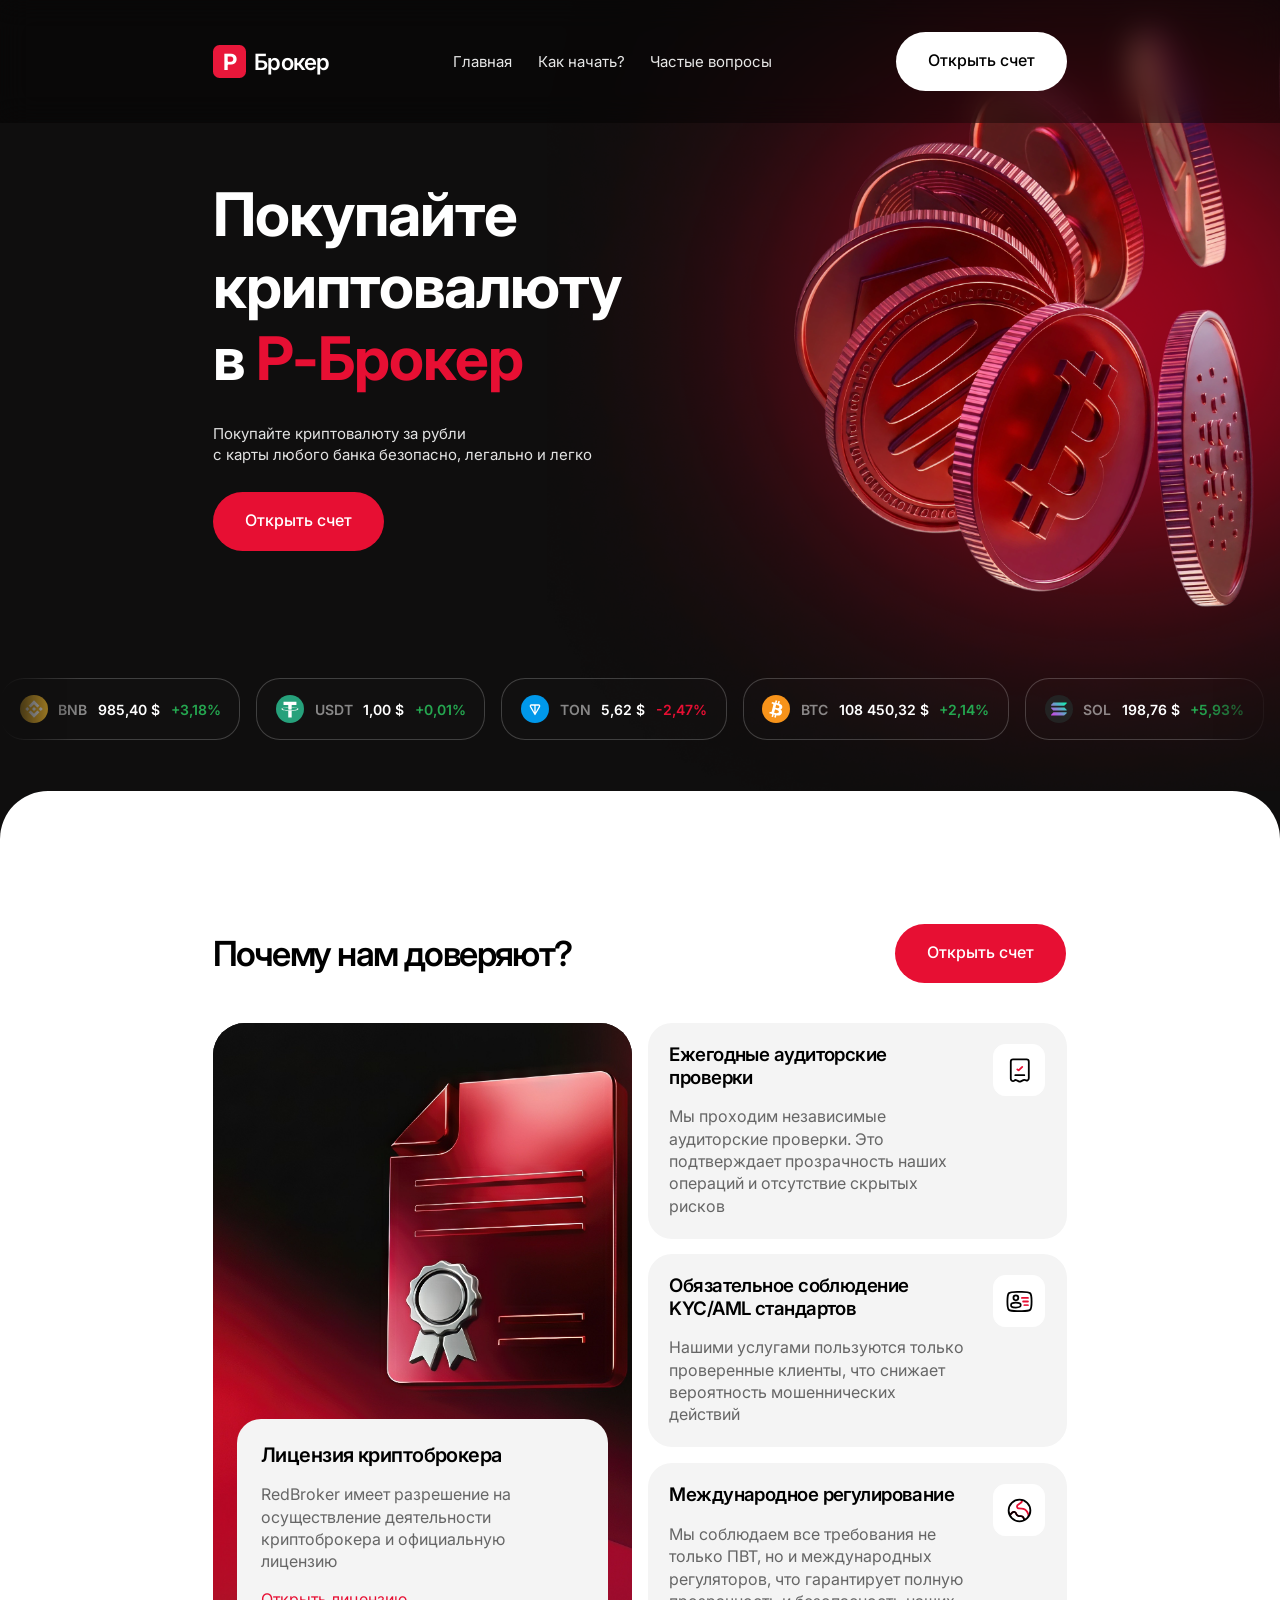
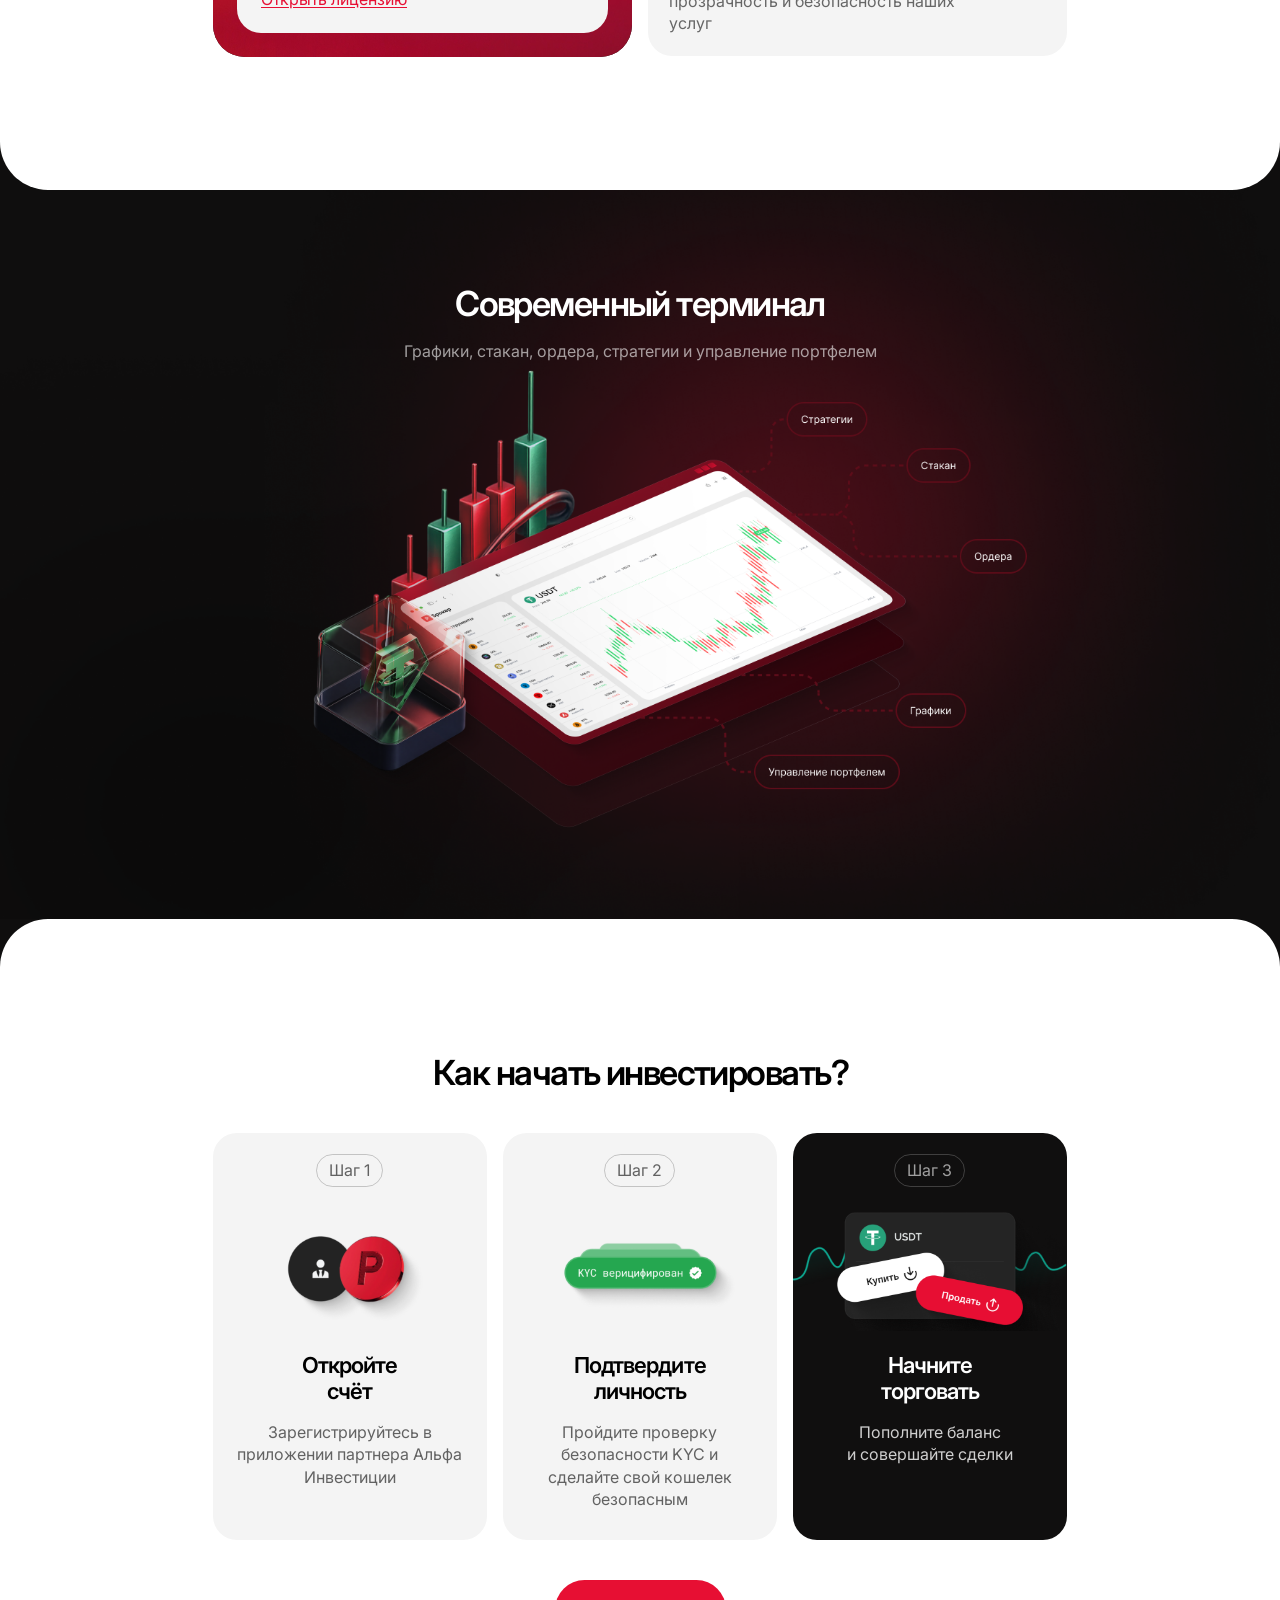
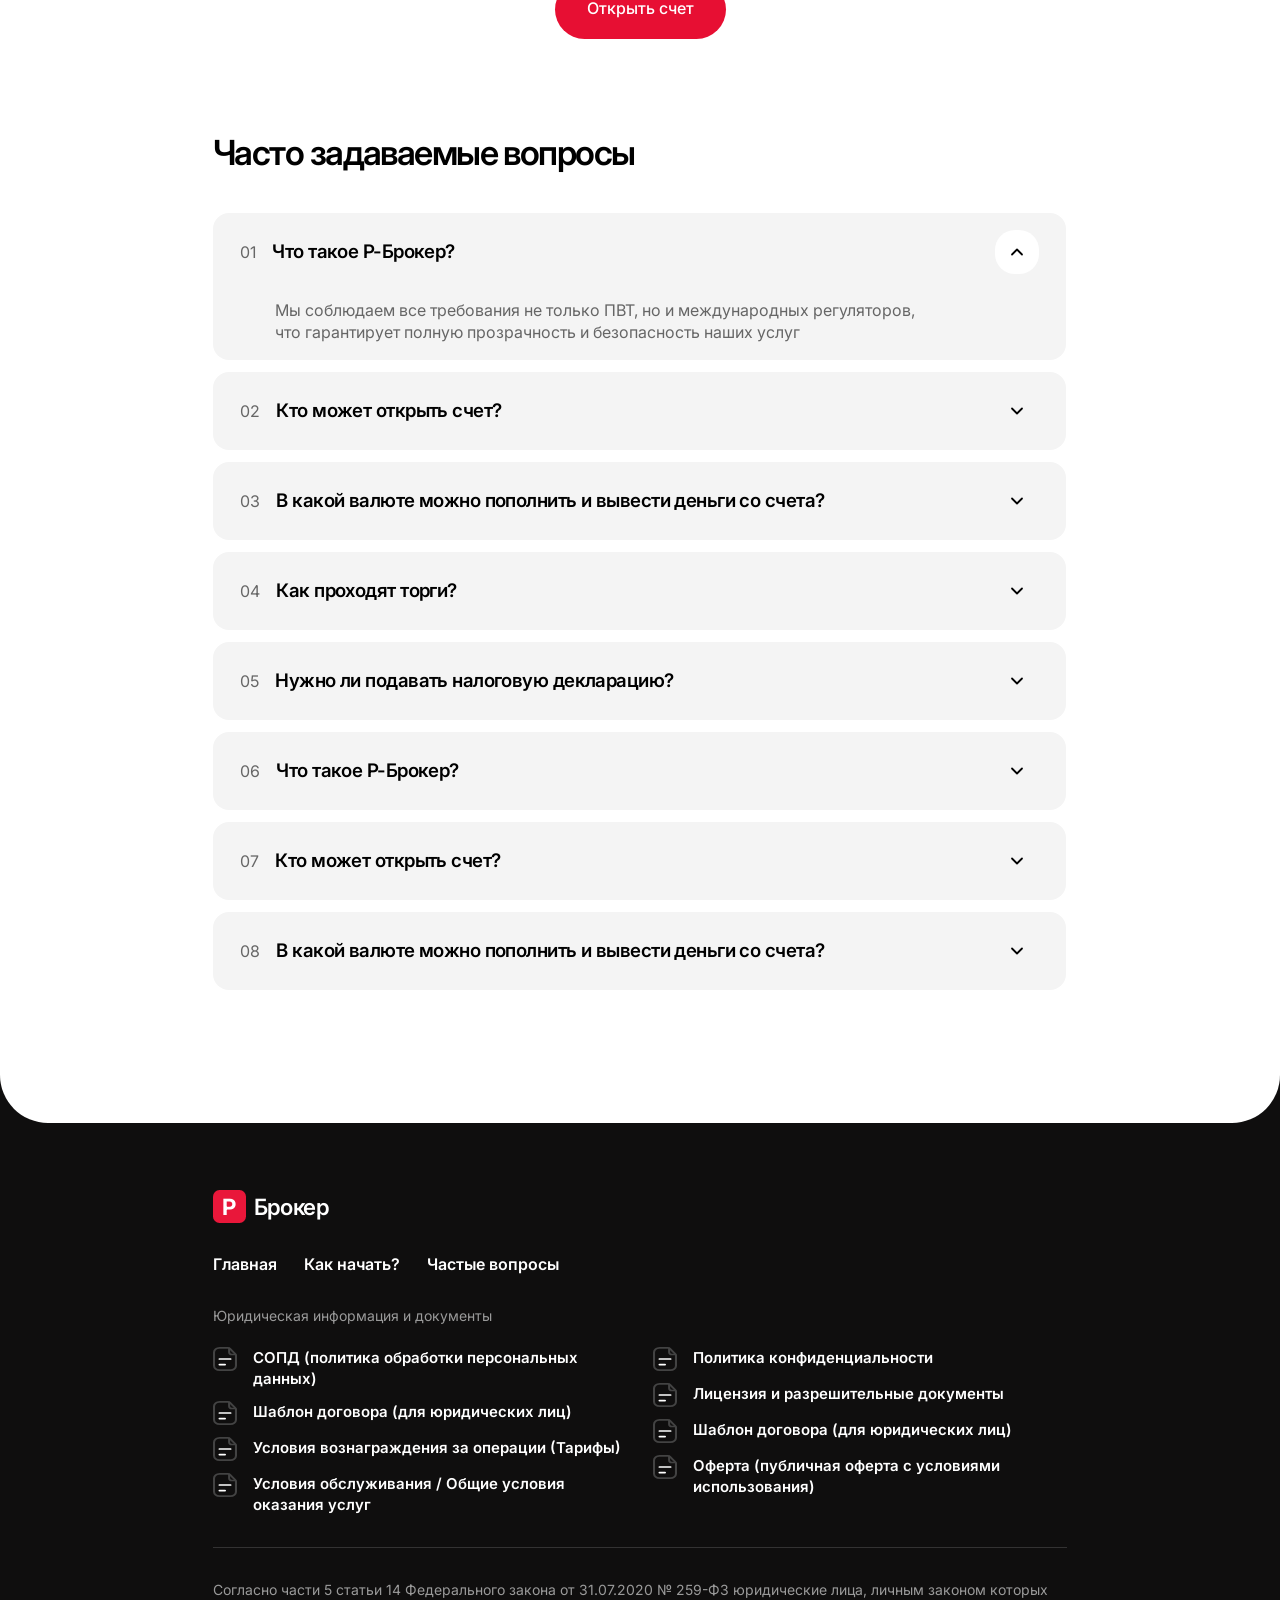
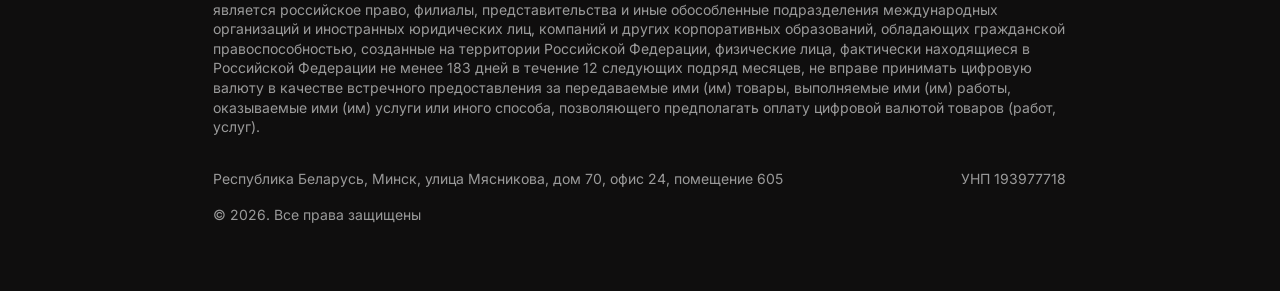
==== commit e5a11284: "Add files via upload" ====
--- a/index.html
+++ b/index.html
@@ -9,7 +9,7 @@
 <link rel="preconnect" href="https://fonts.googleapis.com">
 <link rel="preconnect" href="https://fonts.gstatic.com" crossorigin>
 <link href="https://fonts.googleapis.com/css2?family=Inter:wght@400;500;600;700&display=swap" rel="stylesheet">
-<link rel="stylesheet" href="style.css?v=13">
+<link rel="stylesheet" href="style.css?v=21">
 </head>
 <body>
 
@@ -28,7 +28,8 @@
     <a href="404.html" class="btn btn--secondary">Открыть счет</a>
   </header>
 
-  <img src="assets/img/hero-coins.png" alt="" class="hero__coins" aria-hidden="true">
+  <img src="assets/img/hero-coins.png" alt="" class="hero__coins only-desktop" aria-hidden="true">
+  <img src="assets/img/hero-coins-mobile.png" alt="" class="hero__coins only-mobile" aria-hidden="true">
 
   <div class="hero__content">
     <h1 class="hero__title hero-intro">Покупайте <br>криптовалюту <br> в <span class="accent">Р-Брокер</span></h1>
@@ -179,7 +180,8 @@
 
 <!-- ===== TERMINAL ===== -->
 <section class="terminal">
-  <img src="assets/img/terminal.png" alt="Торговый терминал Р-Брокер" class="terminal__bg">
+  <img src="assets/img/terminal.png" alt="Торговый терминал Р-Брокер" class="terminal__bg only-desktop">
+  <img src="assets/img/terminal-mobile.png" alt="Торговый терминал Р-Брокер" class="terminal__bg only-mobile">
   <div class="terminal__content reveal">
     <h2>Современный терминал</h2>
     <p>Графики, стакан, ордера, стратегии и управление портфелем</p>
--- a/style.css
+++ b/style.css
@@ -655,7 +655,9 @@
 
   .navbar { padding: 15px var(--side-pad); min-height: 80px; }
   .nav-menu { display: none; }
-  .btn--secondary { padding: 14px 24px; font-size: 16px; }
+  .navbar .logo__circle { width: 24.5px; height: 24.5px; font-size: 16.85px; }
+  .navbar .logo__text { font-size: 16.85px; letter-spacing: -0.34px; }
+  .btn { padding: 16px 24px; font-size: 16px; }
 
   .hero {
     padding-top: 90px;
@@ -668,8 +670,7 @@
     position: static;
     width: 100%;
     max-width: 359px;
-    height: 220px;
-    object-fit: cover;
+    height: auto;
     border-radius: 0;
     margin: 0 auto;
   }
@@ -678,43 +679,79 @@
     text-align: left;
     gap: 24px;
     max-width: 328px;
+    margin-top: -139px;
+    position: relative;
+    z-index: 2;
   }
-  .hero__title { font-size: 34px; }
-  .hero__subtitle { font-size: 15px; }
-  .hero .btn--primary { width: 100%; }
-
-  .rate-strip__group { gap: 10px; padding-right: 10px; }
+  .hero__title { font-size: 36px; letter-spacing: -0.72px; }
+  .hero__subtitle { font-size: 20px; }
+  .hero .btn--primary { width: 100%; margin-top: 16px; }
+
+  .rate-strip__group { gap: 24px; padding-right: 24px; }
   .rate-strip__track { animation-duration: 22s; }
-  .rate-badge { padding: 10px 14px; gap: 8px; border-radius: 16px; }
-  .rate-badge__icon { width: 24px; height: 24px; }
-  .rate-badge__name, .rate-badge__price, .rate-badge__change { font-size: 13px; }
-
-  .trust { padding: 40px var(--side-pad); gap: 24px; }
+  .rate-badge { padding: 10px 16px; gap: 8px; border-radius: 16px; }
+  .rate-badge__icon { width: 30px; height: 30px; }
+  .rate-badge__name, .rate-badge__price, .rate-badge__change { font-size: 12px; }
+
+  .trust { padding: 60px var(--side-pad) 16px; gap: 24px; border-radius: 32px; }
   .trust__header { flex-direction: column; align-items: flex-start; gap: 16px; }
-  .trust__header h2 { font-size: 30px; letter-spacing: -0.9px; }
-  .trust__grid { grid-template-columns: 1fr; }
-  .trust-license { min-height: 360px; }
-  .trust-item { flex-direction: row; }
+  .trust__header h2 { font-size: 28px; letter-spacing: -0.84px; }
+  .trust__grid { grid-template-columns: 1fr; gap: 24px; }
+  .trust-license { min-height: 540px; padding: 16px; }
+  .trust-license__title { font-size: 22px; letter-spacing: -0.44px; }
+  .trust-license__text, .trust-license__link { font-size: 14px; }
+  .trust-items { gap: 24px; }
+  .trust-item {
+    flex-direction: column-reverse;
+    align-items: flex-start;
+    justify-content: flex-start;
+    gap: 16px;
+    padding: 16px;
+  }
+  .trust-item__content { gap: 16px; }
+  .trust-item h3 { font-size: 22px; letter-spacing: -0.44px; }
+  .trust-item p { font-size: 14px; }
+  .trust-item__icon { width: 70px; height: 70px; }
 
   .btn--block.only-mobile { display: flex; }
 
-  .terminal { padding-top: 48px; min-height: 420px; }
-  .terminal__content h2 { font-size: 30px; }
-
-  .content-block { padding: 40px var(--side-pad); gap: 48px; }
+  .terminal { padding: 60px 0; min-height: 552px; }
+  .terminal__bg.only-mobile {
+    object-position: 0% center;
+    transform: scale(1.3);
+    transform-origin: 15% 55%;
+  }
+  .terminal__content h2 { font-size: 28px; letter-spacing: -0.84px; }
+  .terminal__content p { font-size: 14px; }
+
+  .content-block { padding: 60px var(--side-pad) 16px; gap: 60px; }
 
   .steps { gap: 24px; }
-  .steps__title { font-size: 30px; }
-  .steps__grid { grid-template-columns: 1fr; }
+  .steps__title { font-size: 28px; letter-spacing: -0.84px; }
+  .steps__grid { grid-template-columns: 1fr; gap: 24px; }
+  .step-card { padding: 32px 0 44px; gap: 32px; }
+  .step-card__badge { font-size: 14px; }
+  .step-card__text { padding: 0 32px; gap: 16px; }
+  .step-card__text h3 { font-size: 28px; letter-spacing: -0.56px; }
+  .step-card__text p { font-size: 14px; }
 
   .faq { gap: 24px; }
-  .faq h2 { font-size: 30px; }
-  .faq-item__q { font-size: 20px; }
-  .faq-item__a { padding-right: 0; }
-
-  .footer { padding: 40px var(--side-pad); gap: 28px; }
-  .footer__docs { grid-template-columns: 1fr; gap: 24px; }
-  .footer__contact { flex-direction: column; gap: 8px; }
+  .faq h2 { font-size: 28px; letter-spacing: -0.84px; }
+  .faq-item__summary { gap: 8px; }
+  .faq-item__q { font-size: 18px; letter-spacing: normal; }
+  .faq-item__chevron { width: 56px; height: 56px; }
+  .faq-item__chevron img { width: 28px; height: 28px; }
+  .faq-item__a { padding-left: 0; padding-right: 0; }
+
+  .footer { padding: 100px var(--side-pad); gap: 48px; }
+  .footer .logo__circle { width: 49px; height: 49px; font-size: 33.69px; }
+  .footer .logo__text { font-size: 33.69px; }
+  .footer__menu { flex-direction: column; flex-wrap: nowrap; gap: 16px; font-size: 18px; }
+  .footer__info { gap: 32px; }
+  .footer__docs { display: flex; flex-direction: column; grid-template-columns: none; gap: 40px; }
+  .footer__docs-col { gap: 16px; }
+  .footer__doc { font-size: 18px; }
+  .footer__contact { flex-direction: column; gap: 12px; }
 }
 
 /* =====================================================================
@@ -745,6 +782,12 @@
   transform: translateY(24px);
 }
 
+html.js .trust__header.reveal.is-visible,
+html.js .steps__title.reveal.is-visible,
+html.js .faq > h2.reveal.is-visible {
+  transform: none;
+}
+
 @media (prefers-reduced-motion: reduce) {
   html.js .reveal,
   html.js .hero-intro {
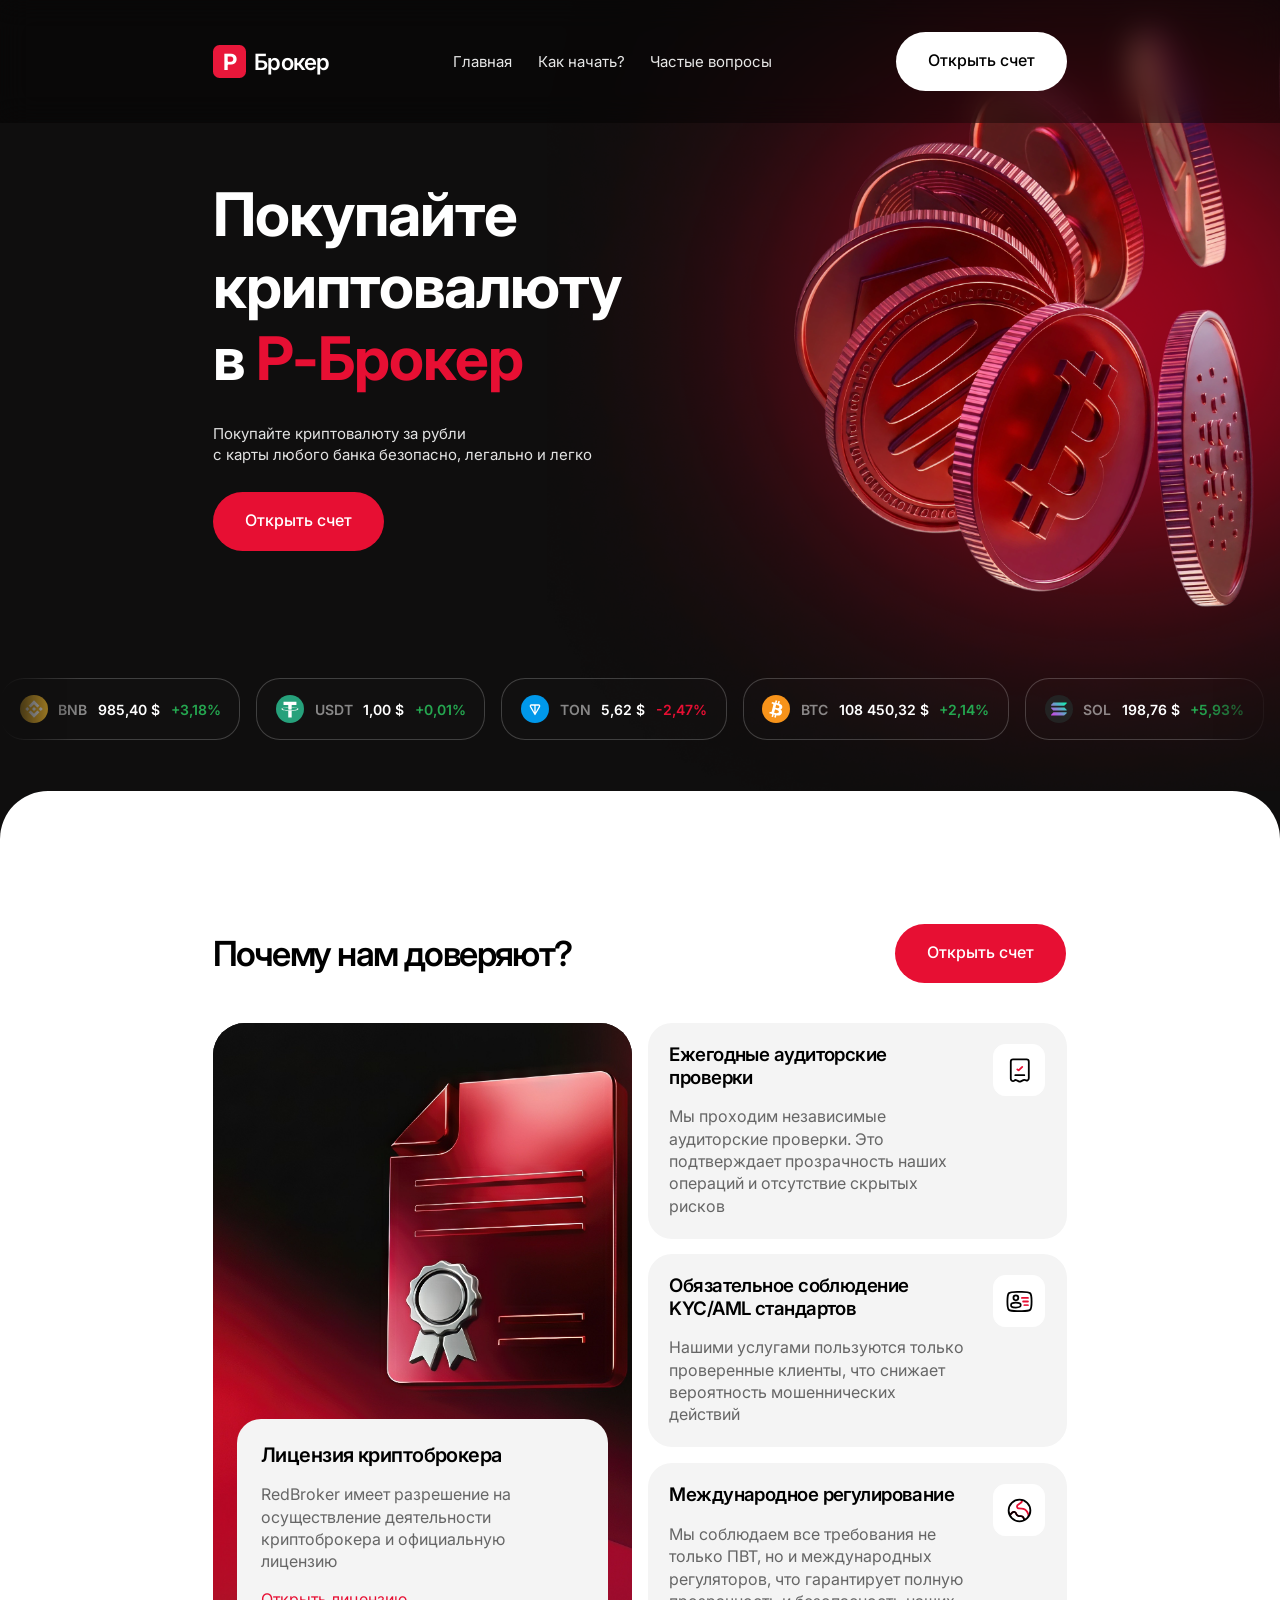
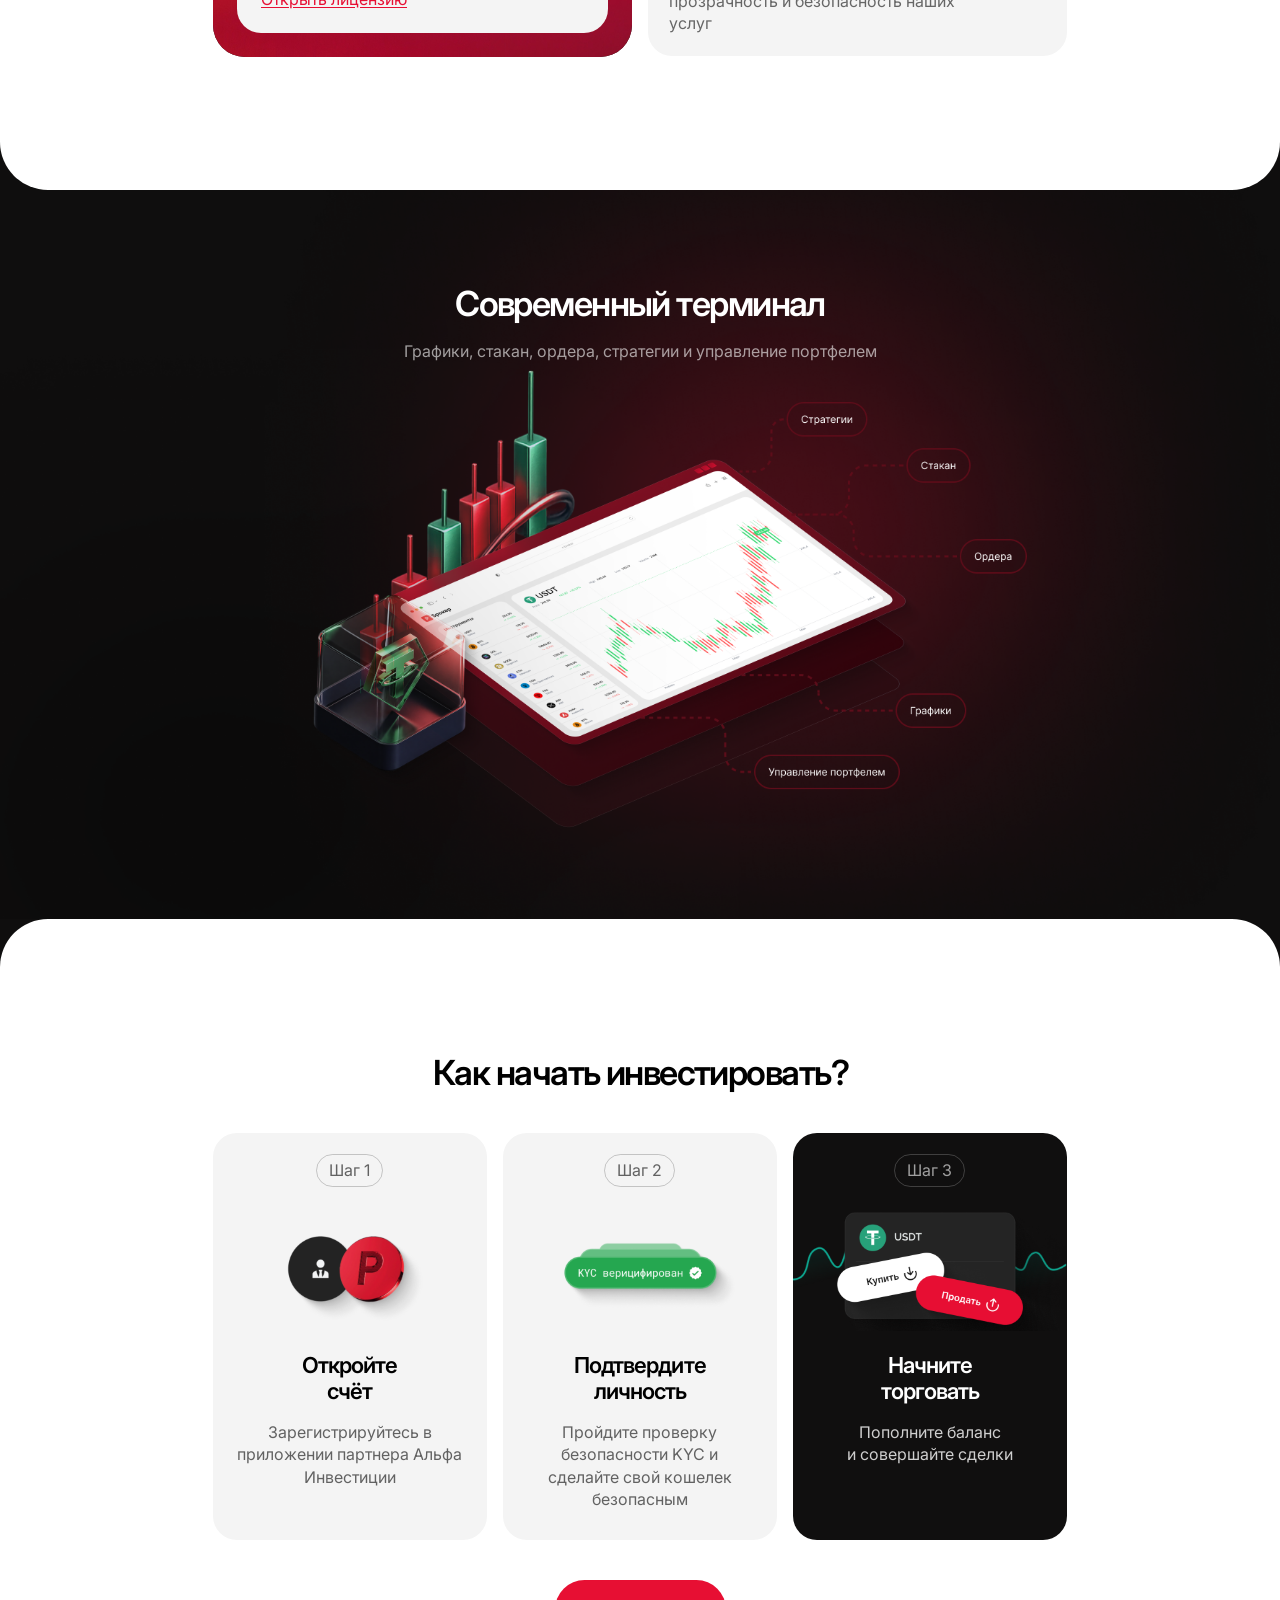
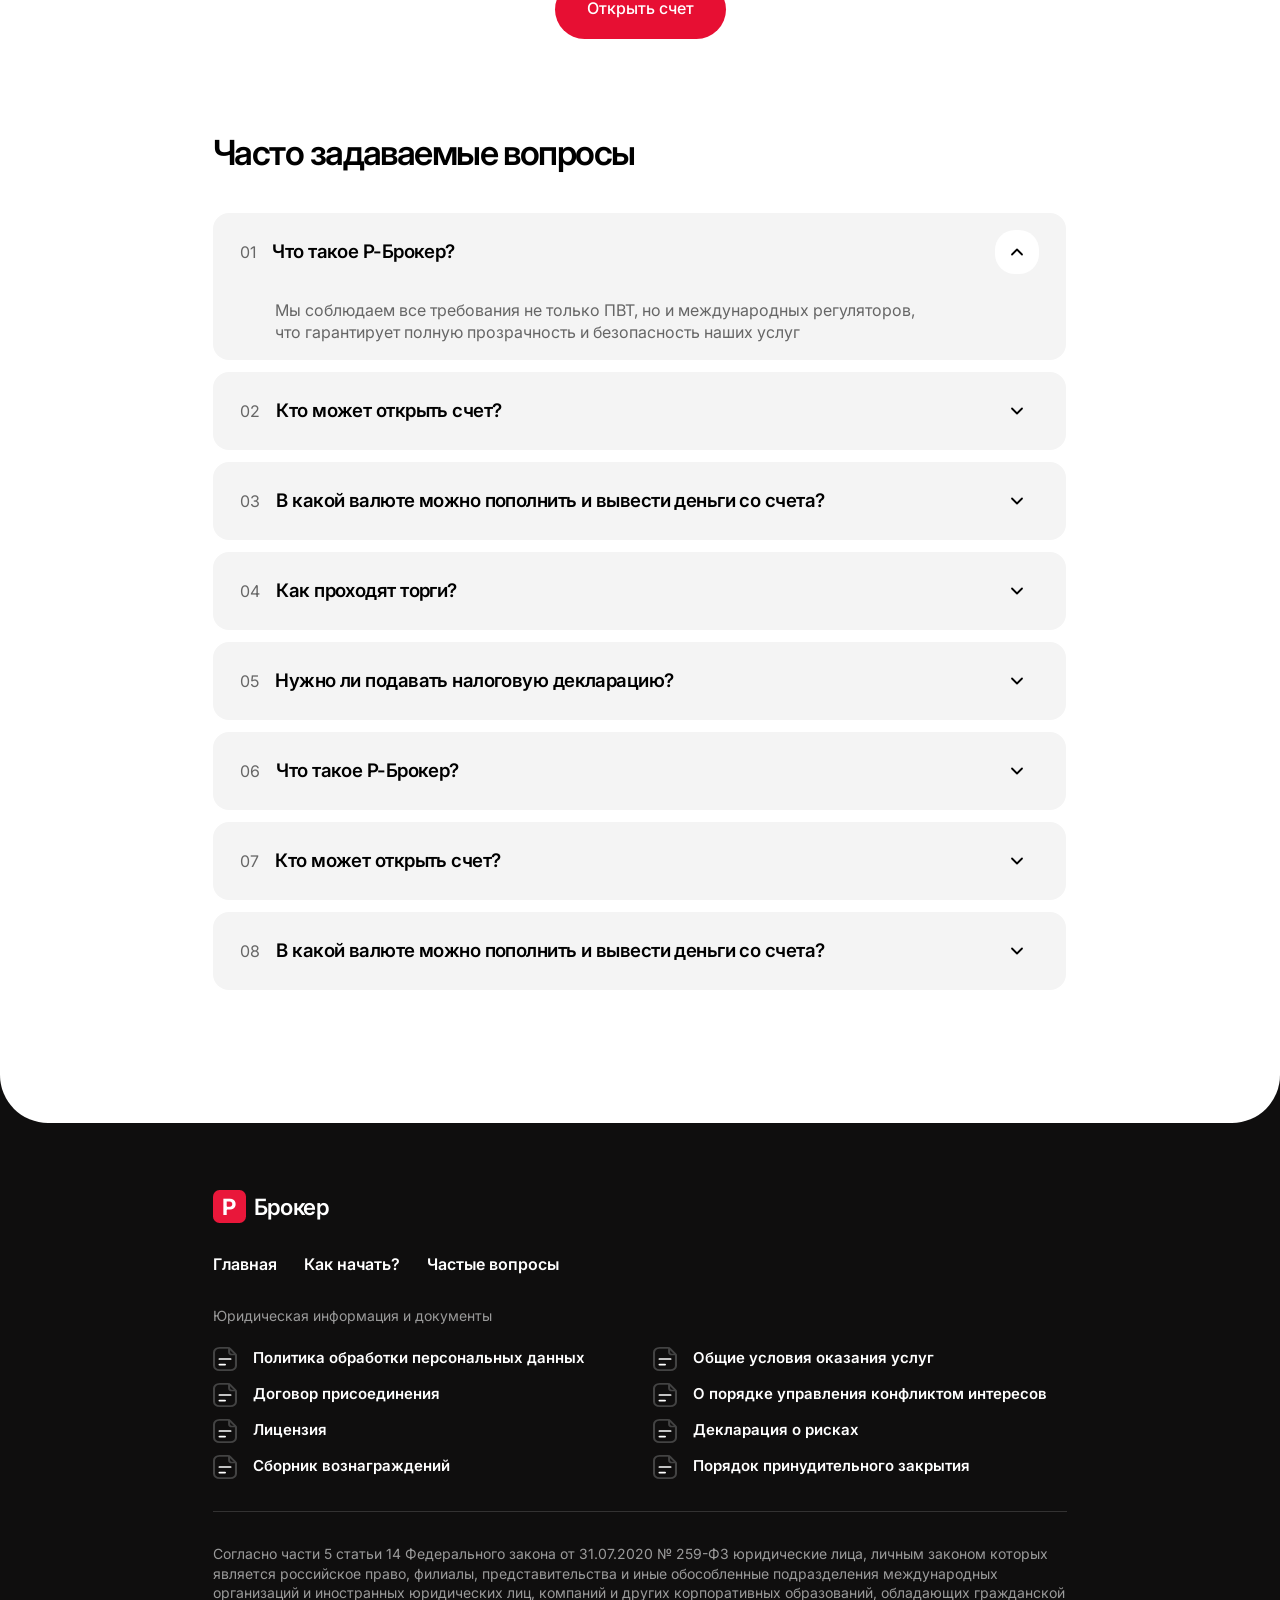
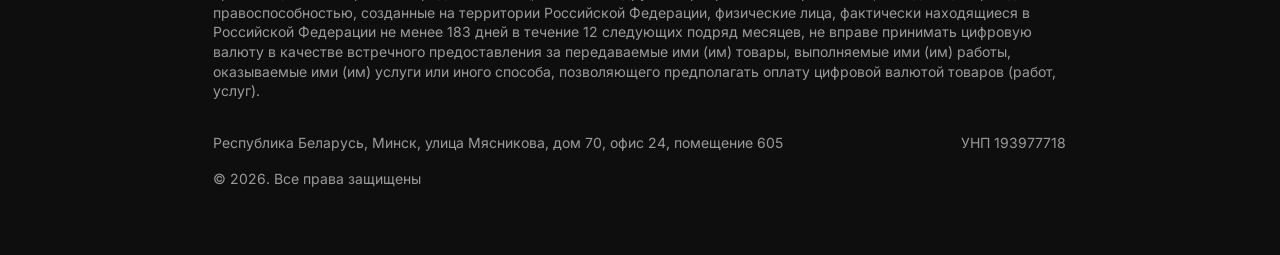
==== commit 95580350: "Add files via upload" ====
--- a/index.html
+++ b/index.html
@@ -9,7 +9,7 @@
 <link rel="preconnect" href="https://fonts.googleapis.com">
 <link rel="preconnect" href="https://fonts.gstatic.com" crossorigin>
 <link href="https://fonts.googleapis.com/css2?family=Inter:wght@400;500;600;700&display=swap" rel="stylesheet">
-<link rel="stylesheet" href="style.css?v=21">
+<link rel="stylesheet" href="style.css?v=31">
 </head>
 <body>
 
@@ -337,16 +337,16 @@
     <p class="footer__info-title">Юридическая информация и документы</p>
     <div class="footer__docs">
       <div class="footer__docs-col">
-        <a href="#" class="footer__doc"><img src="assets/icons/document.svg" alt="">СОПД (политика обработки персональных данных)</a>
-        <a href="#" class="footer__doc"><img src="assets/icons/document.svg" alt="">Шаблон договора (для юридических лиц)</a>
-        <a href="#" class="footer__doc"><img src="assets/icons/document.svg" alt="">Условия вознаграждения за операции (Тарифы)</a>
-        <a href="#" class="footer__doc"><img src="assets/icons/document.svg" alt="">Условия обслуживания / Общие условия оказания услуг</a>
+        <a href="https://assets.redbroker.by/docs/politika-obrabotki-personalnyh-dannyh.pdf" class="footer__doc" target="_blank" rel="noopener"><img src="assets/icons/document.svg" alt="">Политика обработки персональных данных</a>
+        <a href="https://assets.redbroker.by/docs/publichnaya_oferta.pdf" class="footer__doc" target="_blank" rel="noopener"><img src="assets/icons/document.svg" alt="">Договор присоединения</a>
+        <a href="https://assets.redbroker.by/docs/licenziya.pdf" class="footer__doc" target="_blank" rel="noopener"><img src="assets/icons/document.svg" alt="">Лицензия</a>
+        <a href="https://assets.redbroker.by/docs/tarifnaya_politika.pdf" class="footer__doc" target="_blank" rel="noopener"><img src="assets/icons/document.svg" alt="">Сборник вознаграждений</a>
       </div>
       <div class="footer__docs-col">
-        <a href="#" class="footer__doc"><img src="assets/icons/document.svg" alt="">Политика конфиденциальности</a>
-        <a href="#" class="footer__doc"><img src="assets/icons/document.svg" alt="">Лицензия и разрешительные документы</a>
-        <a href="#" class="footer__doc"><img src="assets/icons/document.svg" alt="">Шаблон договора (для юридических лиц)</a>
-        <a href="#" class="footer__doc"><img src="assets/icons/document.svg" alt="">Оферта (публичная оферта с условиями использования)</a>
+        <a href="https://assets.redbroker.by/docs/obshchie_usloviya_okazaniya_uslug.pdf" class="footer__doc" target="_blank" rel="noopener"><img src="assets/icons/document.svg" alt="">Общие условия оказания услуг</a>
+        <a href="https://assets.redbroker.by/docs/o_poryadke_upravleniya_konfliktom_interesov.pdf" class="footer__doc" target="_blank" rel="noopener"><img src="assets/icons/document.svg" alt="">О порядке управления конфликтом интересов</a>
+        <a href="https://assets.redbroker.by/docs/disclamer_o_riskah.pdf" class="footer__doc" target="_blank" rel="noopener"><img src="assets/icons/document.svg" alt="">Декларация о рисках</a>
+        <a href="https://assets.redbroker.by/docs/porydok_prinuditelnogo_zakritiy.pdf" class="footer__doc" target="_blank" rel="noopener"><img src="assets/icons/document.svg" alt="">Порядок принудительного закрытия</a>
       </div>
     </div>
   </div>
